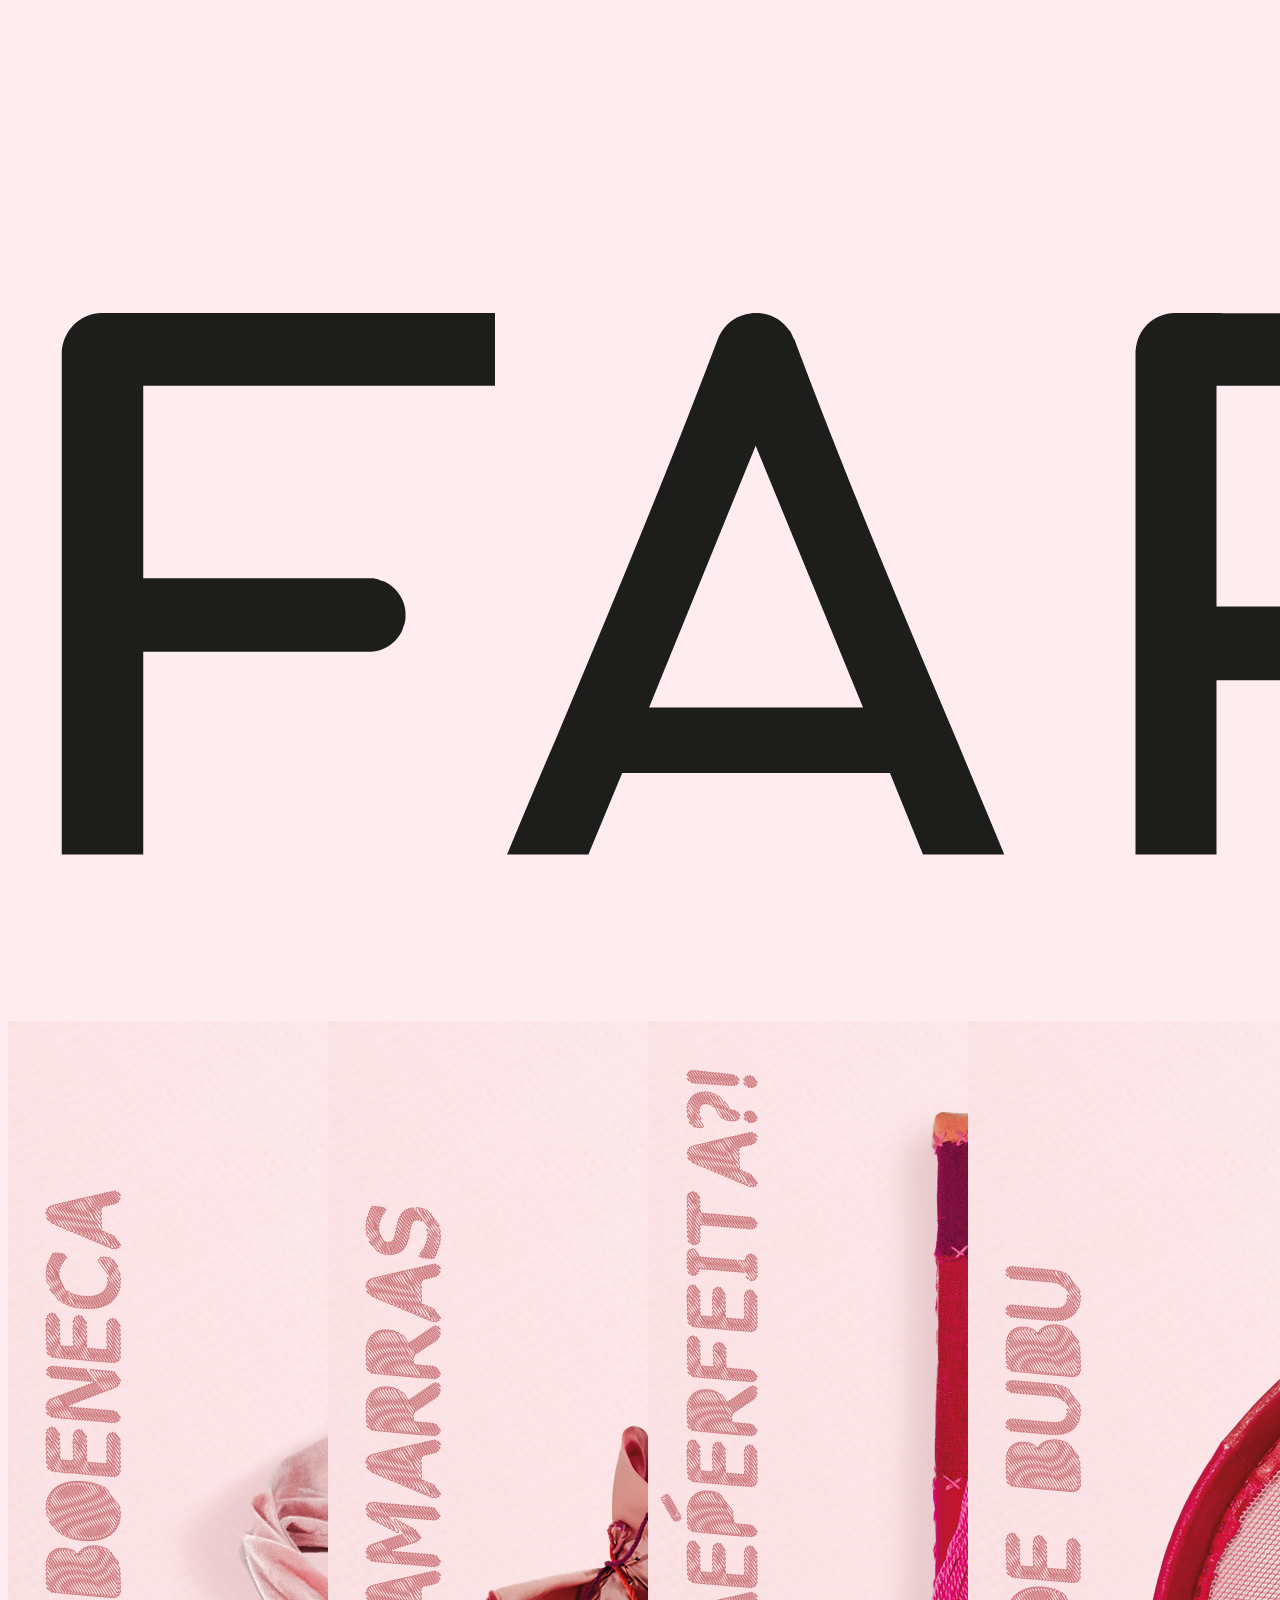
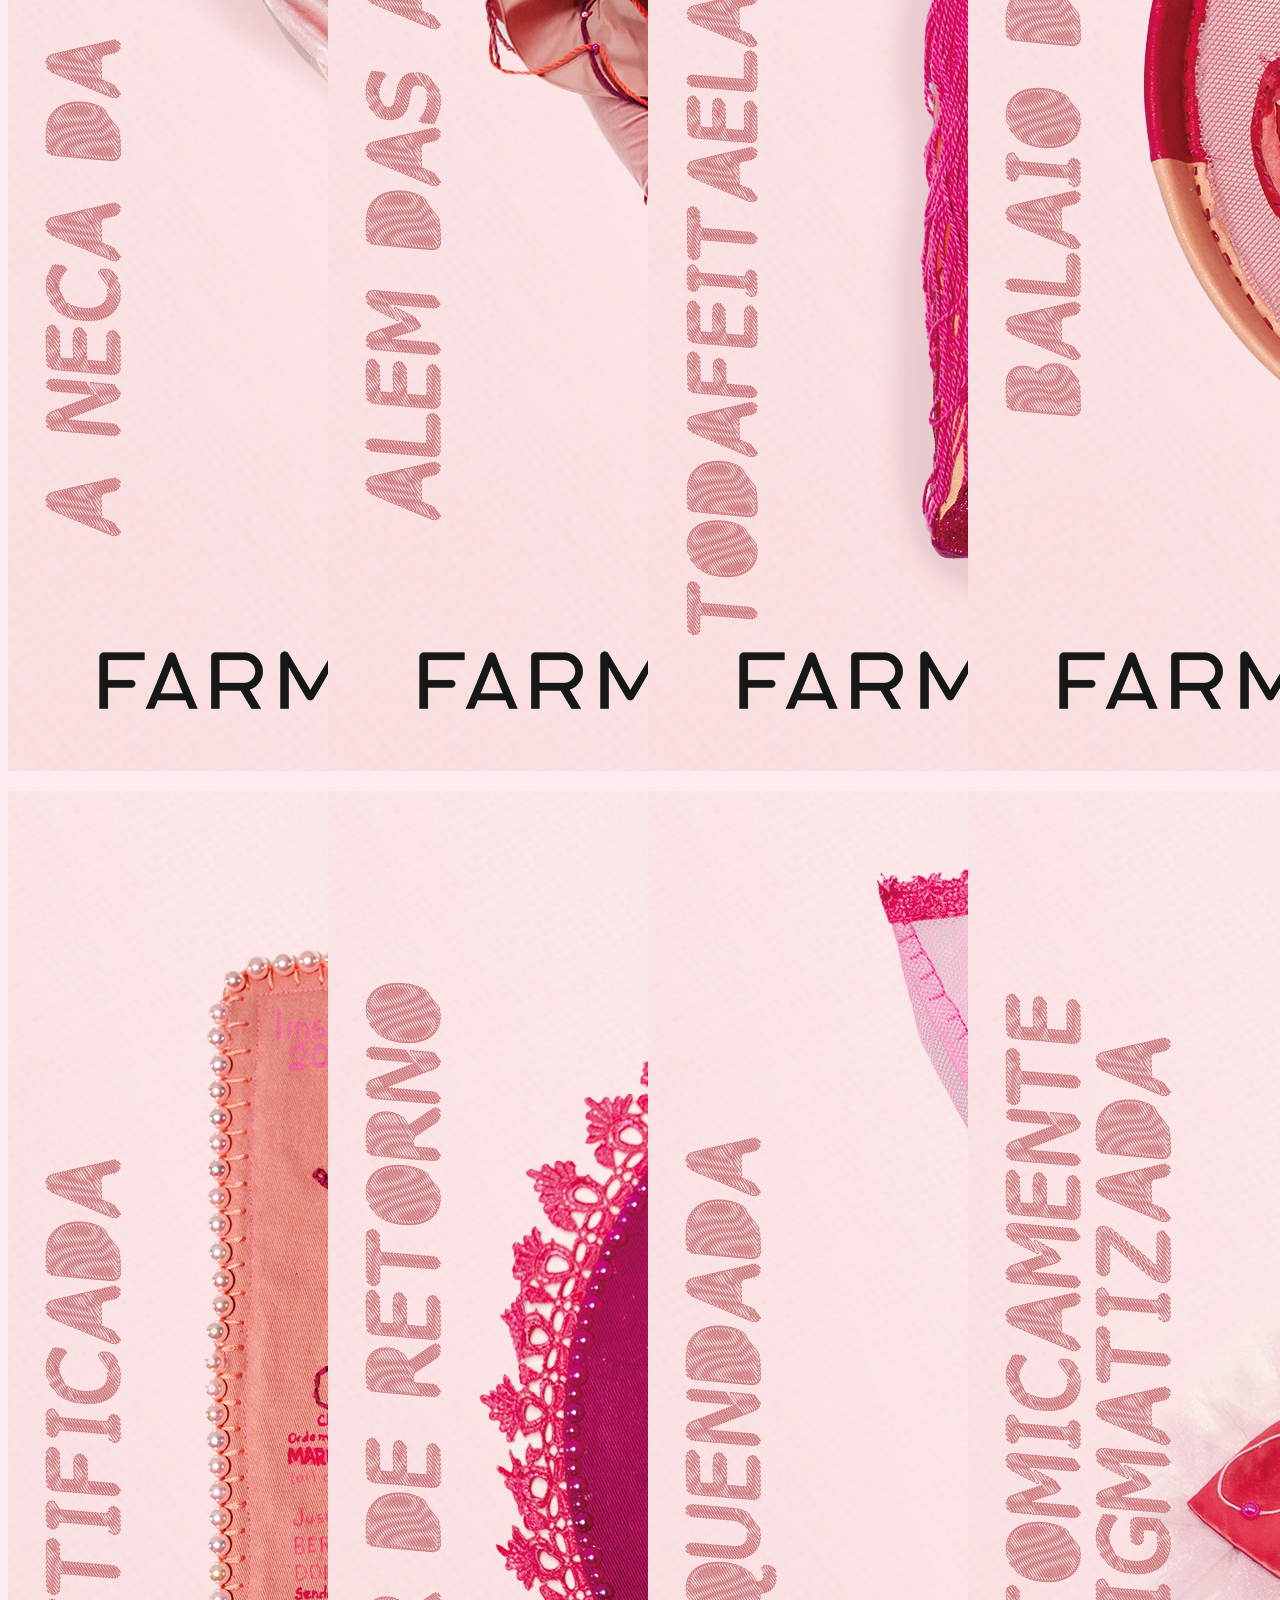
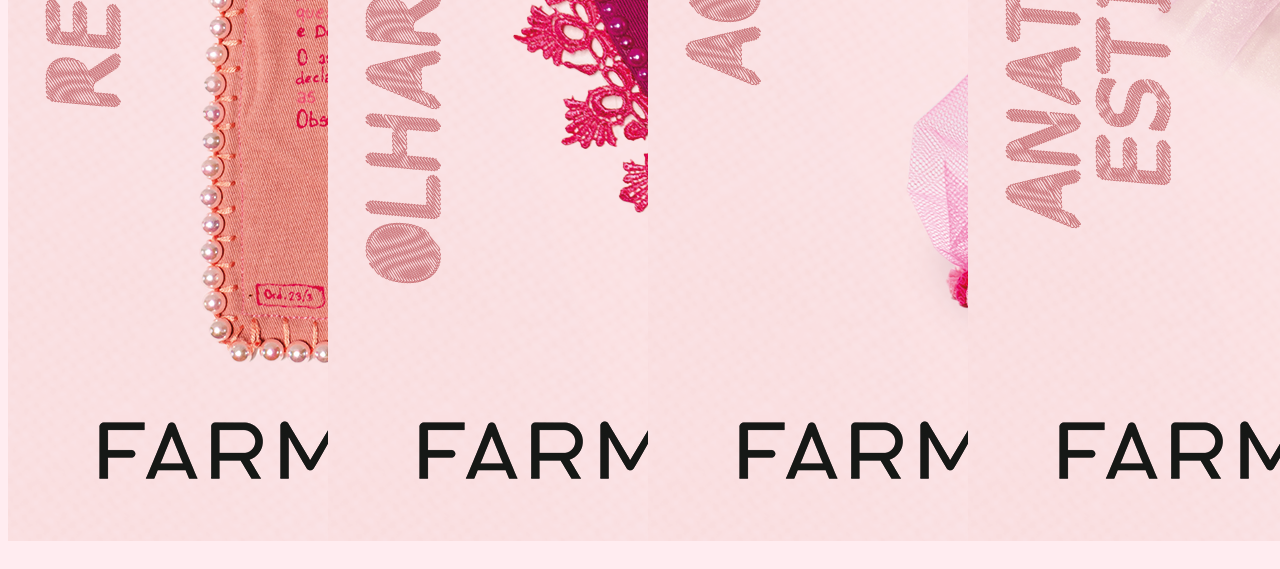
==== galeria/index.html @ 11827ed0 "Link images to their respective pages" ====
<!DOCTYPE html>
<html lang="pt-br">
<head>
    <meta charset="UTF-8">
    <meta name="viewport" content="width=device-width, initial-scale=1.0">
    <title>Galeria</title>
    <link href="https://cdn.jsdelivr.net/npm/bootstrap@5.0.2/dist/css/bootstrap.min.css" rel="stylesheet" integrity="sha384-EVSTQN3/azprG1Anm3QDgpJLIm9Nao0Yz1ztcQTwFspd3yD65VohhpuuCOmLASjC" crossorigin="anonymous"/>
    <script src="https://cdn.jsdelivr.net/npm/bootstrap@5.0.2/dist/js/bootstrap.bundle.min.js" integrity="sha384-MrcW6ZMFYlzcLA8Nl+NtUVF0sA7MsXsP1UyJoMp4YLEuNSfAP+JcXn/tWtIaxVXM" crossorigin="anonymous"></script>
    <link rel="stylesheet" href="../assets/css/galeria.css">
    <link rel="stylesheet" href="../assets/css/index.css">
</head>
<body>
    <header class="container">
        <img class="img-fluid" src="../assets/images/logo-horozintal-1.jpg" alt="Logo da farm-precisa ser">
    </header>
    <main class="mt-5 container">
        <!-- Card grid -->
        <div class="card-columns">
            <div class="card">
                <a href="../obras/1/index.html"><img class="card-img-top" src="../assets/images/obra01.png" alt="Primeira obra da exposição"></a>
            </div>
            <div class="card">
                <a href="../obras/2/index.html"><img class="card-img-top" src="../assets/images/obra02.png" alt="Segunda obra da exposição"></a>
            </div>
            <div class="card">
                <a href="../obras/3/index.html"><img class="card-img-top" src="../assets/images/obra03.png" alt="Terceira obra da exposição"></a>
            </div>
            <div class="card">
                <a href="../obras/4/index.html"><img class="card-img-top" src="../assets/images/obra04.png" alt="Quarta obra da exposição"></a>
            </div>
            <div class="card">
                <a href="../obras/5/index.html"><img class="card-img-top" src="../assets/images/obra05.png" alt="Quinta obra da exposição"></a>
            </div>
            <div class="card">
                <a href="../obras/6/index.html"><img class="card-img-top" src="../assets/images/obra06.png" alt="Sexta obra da exposição"></a>
            </div>
            <div class="card">
                <a href="../obras/7/index.html"><img class="card-img-top" src="../assets/images/obra07.png" alt="Sétima obra da exposição"></a>
            </div>
            <div class="card">
                <a href="../obras/8/index.html"><img class="card-img-top" src="../assets/images/obra08.png" alt="Oitava obra da exposição"></a>            </div>
        </div>
        <!-- /Card grid -->
        <!-- Carousel -->
        <div id="galeryCarousel" class="carousel slide" data-bs-ride="carousel">
            <div class="carousel-inner">
                <div class="carousel-item active">
                    <a href="../obras/1/index.html">
                        <div class="card">
                            <img class="card-img-top" src="../assets/images/obra01.png" alt="Primeira obra da exposição">
                        </div>
                    </a>
                </div>
                <div class="carousel-item">
                    <a href="../obras/2/index.html">
                        <div class="card">
                            <img class="card-img-top" src="../assets/images/obra02.png" alt="Segunda obra da exposição">
                        </div>
                    </a>
                </div>
                <div class="carousel-item">
                    <a href="../obras/3/index.html">
                        <div class="card">
                            <img class="card-img-top" src="../assets/images/obra03.png" alt="Terceira obra da exposição">
                        </div>
                    </a>
                </div>
                <div class="carousel-item">
                    <a href="../obras/4/index.html">
                        <div class="card">
                            <img class="card-img-top" src="../assets/images/obra04.png" alt="Quarta obra da exposição">
                        </div>
                    </a>
                </div>
                <div class="carousel-item">
                    <a href="../obras/5/index.html">
                        <div class="card">
                            <img class="card-img-top" src="../assets/images/obra05.png" alt="Quinta obra da exposição">
                        </div>
                    </a>
                </div>
                <div class="carousel-item">
                    <a href="../obras/6/index.html">
                        <div class="card">
                            <img class="card-img-top" src="../assets/images/obra06.png" alt="Sexta obra da exposição">
                        </div>
                    </a>
                </div>
                <div class="carousel-item">
                    <a href="../obras/7/index.html">
                        <div class="card">
                            <img class="card-img-top" src="../assets/images/obra07.png" alt="Sétima obra da exposição">
                        </div>
                    </a>
                </div>
                <div class="carousel-item">
                    <a href="../obras/8/index.html">
                        <div class="card">
                            <img class="card-img-top" src="../assets/images/obra08.png" alt="Oitava obra da exposição">
                        </div>
                    </a>
                </div>
            </div>
            <a class="carousel-control-next" href="#galeryCarousel" role="button" data-bs-slide="next">
                <span class="carousel-control-next-icon" aria-hidden="true"></span>
            </a>
        </div>
        <!-- /Carousel -->
    </main>
    <footer class="container mt-auto">
        <!--Patrocínios -->
    </footer>
</body>
</html>
---- assets/css/galeria.css ----
@media screen and (max-width: 768px) {
    .carousel {
        display: block;
    }

    .card-columns {
        display: none;
    }
}

@media screen and (min-width: 768px) {
    .carousel {
        display: none;
    }

    .card-columns {
        display: block;
    }
}

.card-columns {
    @media screen and (min-width: 576px) {
        column-count: 2;
    }
    @media screen and (min-width: 768px) {
        column-count: 3;
    }
    @media screen and (min-width: 1200px) {
        column-count: 4;
    }
}

.card {
    display: inline-block;
    margin-bottom: 1rem;
}

.card-title {
    font-size: 1rem;
}

a {
    color: black;
}

a:hover {
    color: black;
    text-decoration: none;
}

.carousel-control-next, .carousel-control-prev {
    filter: invert(50%);
}
---- assets/css/index.css ----
body {
    background-color: rgb(255, 236, 240);
}

header img {
    min-height: 40px;
}
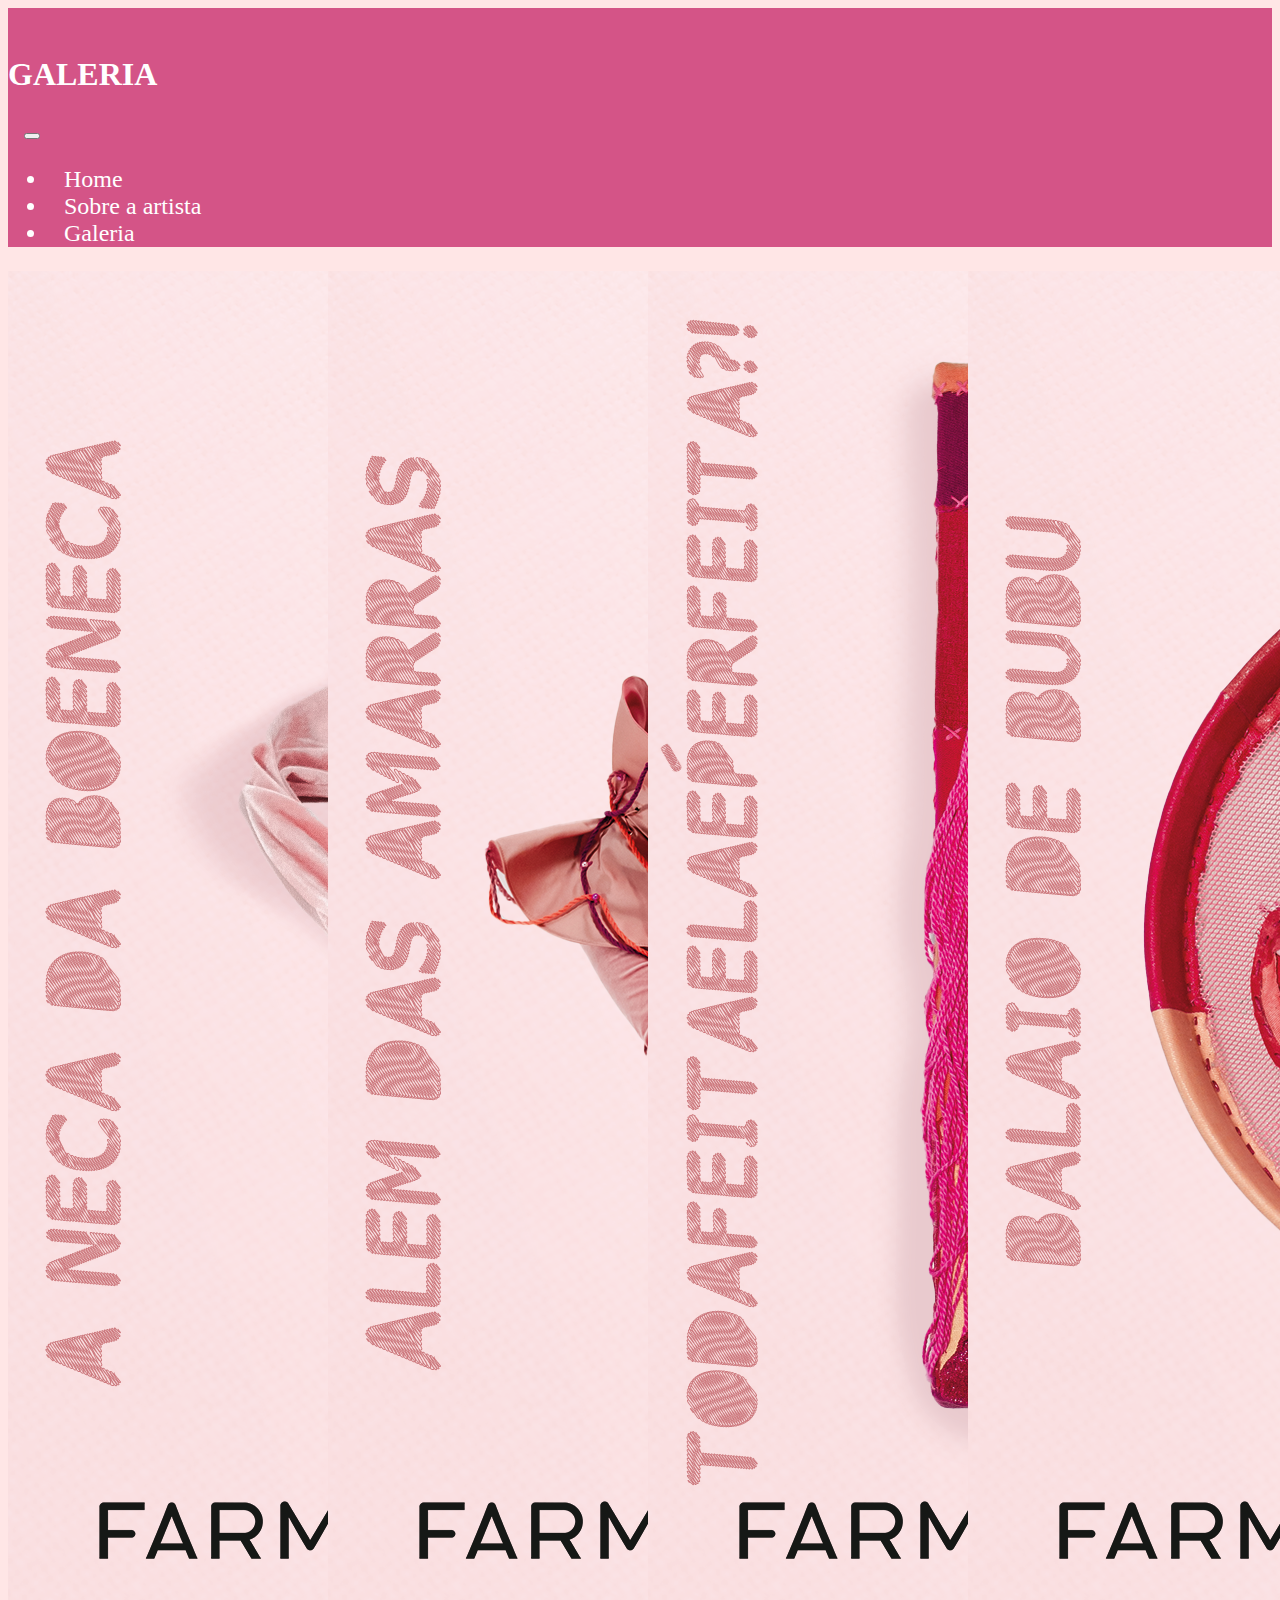
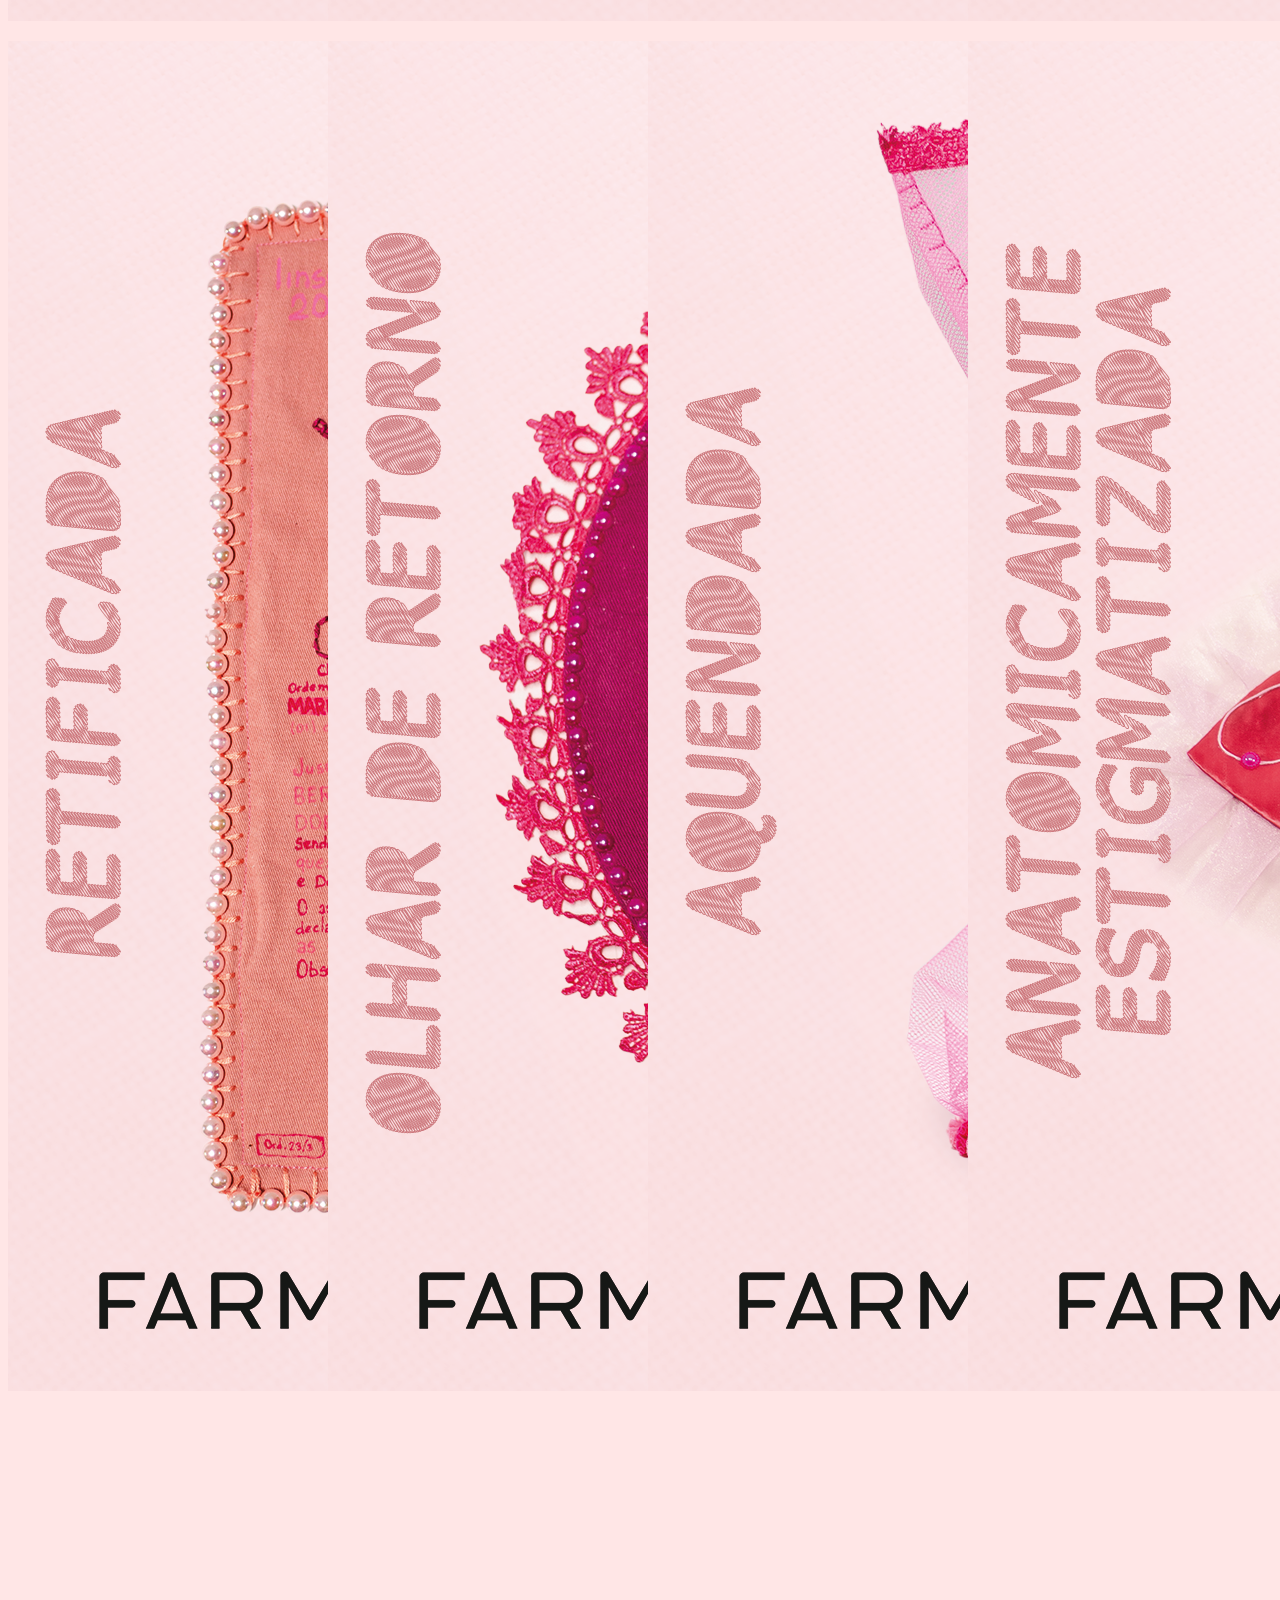
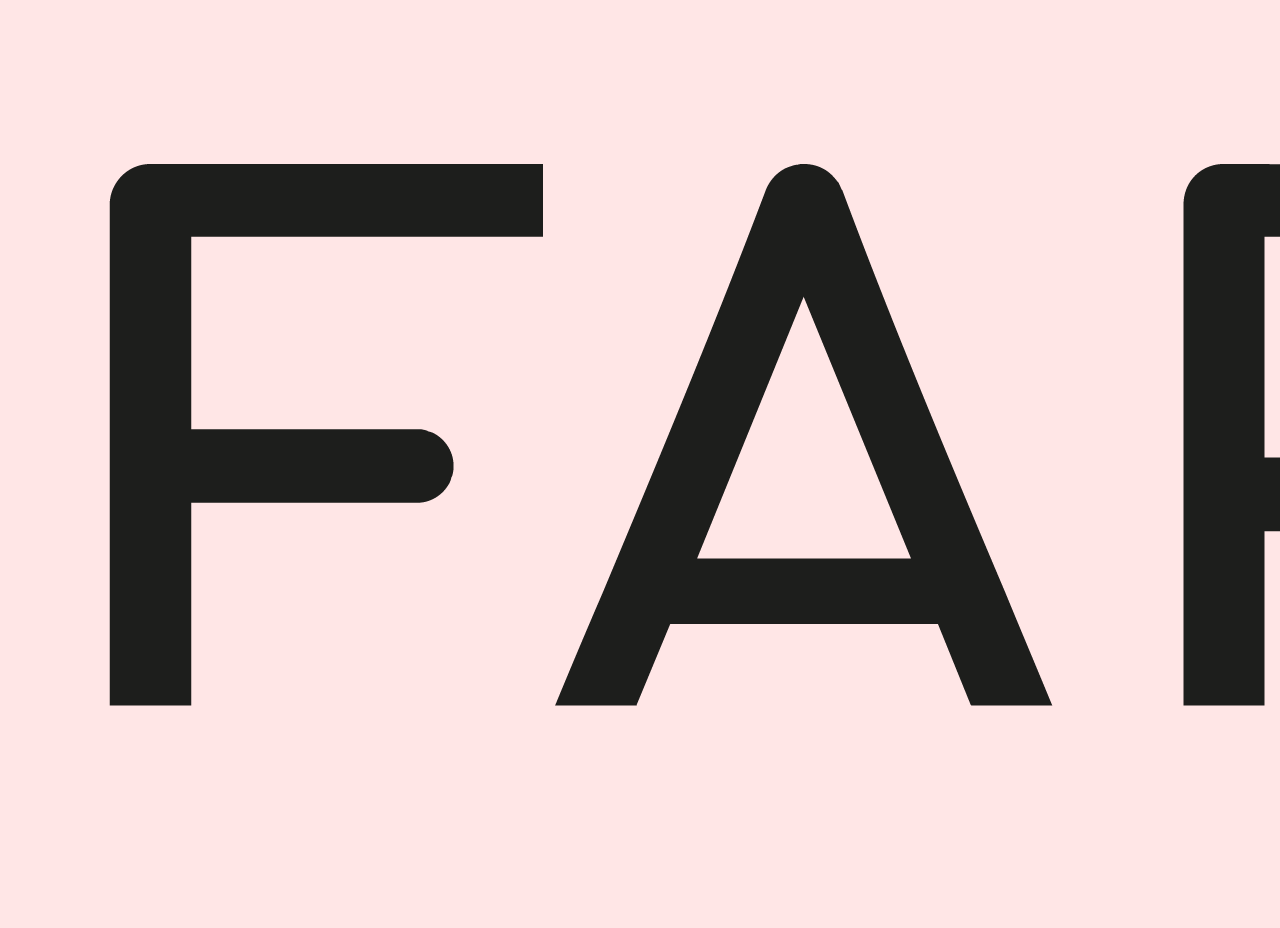
==== commit fc417ccd: "Add navbar, move farm logo to footer, add presentation text" ====
--- a/galeria/index.html
+++ b/galeria/index.html
@@ -6,95 +6,115 @@
     <title>Galeria</title>
     <link href="https://cdn.jsdelivr.net/npm/bootstrap@5.0.2/dist/css/bootstrap.min.css" rel="stylesheet" integrity="sha384-EVSTQN3/azprG1Anm3QDgpJLIm9Nao0Yz1ztcQTwFspd3yD65VohhpuuCOmLASjC" crossorigin="anonymous"/>
     <script src="https://cdn.jsdelivr.net/npm/bootstrap@5.0.2/dist/js/bootstrap.bundle.min.js" integrity="sha384-MrcW6ZMFYlzcLA8Nl+NtUVF0sA7MsXsP1UyJoMp4YLEuNSfAP+JcXn/tWtIaxVXM" crossorigin="anonymous"></script>
+    <link rel="stylesheet" href="../assets/css/index.css">
+    <link rel="shortcut icon" href="../assets/images/favicon.ico" type="image/x-icon">
+
     <link rel="stylesheet" href="../assets/css/galeria.css">
-    <link rel="stylesheet" href="../assets/css/index.css">
 </head>
 <body>
-    <header class="container">
-        <img class="img-fluid" src="../assets/images/logo-horozintal-1.jpg" alt="Logo da farm-precisa ser">
-    </header>
+    <nav class="navbar navbar-dark navbar-expand-md p-3">
+        <a href="../">
+            <h1 class="navbar-brand m-0" style="font-size: 2rem;">GALERIA</h1>
+        </a>
+        <button class="navbar-toggler" type="button" data-bs-toggle="collapse" data-bs-target="#navbarContent" aria-controls="navbarContent">
+            <span class="navbar-toggler-icon"></span>
+        </button>
+        <div class="collapse navbar-collapse flex-row-reverse" id="navbarContent">
+            <ul class="navbar-nav mr-auto">
+                <li class="nav-item">
+                    <a href="../">Home</a>
+                </li>
+                <li class="nav-item">
+                    <a href="../artista/">Sobre a artista</a>
+                </li>
+                <li class="nav-item">
+                    <a href="../galeria/">Galeria</a>
+                </li>
+            </ul>
+        </div>
+    </nav>
     <main class="mt-5 container">
         <!-- Card grid -->
         <div class="card-columns">
             <div class="card">
-                <a href="../obras/1/index.html"><img class="card-img-top" src="../assets/images/obra01.png" alt="Primeira obra da exposição"></a>
+                <a href="../obras/1"><img class="card-img-top" src="../assets/images/obra01.png" alt="Primeira obra da exposição"></a>
             </div>
             <div class="card">
-                <a href="../obras/2/index.html"><img class="card-img-top" src="../assets/images/obra02.png" alt="Segunda obra da exposição"></a>
+                <a href="../obras/2"><img class="card-img-top" src="../assets/images/obra02.png" alt="Segunda obra da exposição"></a>
             </div>
             <div class="card">
-                <a href="../obras/3/index.html"><img class="card-img-top" src="../assets/images/obra03.png" alt="Terceira obra da exposição"></a>
+                <a href="../obras/3"><img class="card-img-top" src="../assets/images/obra03.png" alt="Terceira obra da exposição"></a>
             </div>
             <div class="card">
-                <a href="../obras/4/index.html"><img class="card-img-top" src="../assets/images/obra04.png" alt="Quarta obra da exposição"></a>
+                <a href="../obras/4"><img class="card-img-top" src="../assets/images/obra04.png" alt="Quarta obra da exposição"></a>
             </div>
             <div class="card">
-                <a href="../obras/5/index.html"><img class="card-img-top" src="../assets/images/obra05.png" alt="Quinta obra da exposição"></a>
+                <a href="../obras/5"><img class="card-img-top" src="../assets/images/obra05.png" alt="Quinta obra da exposição"></a>
             </div>
             <div class="card">
-                <a href="../obras/6/index.html"><img class="card-img-top" src="../assets/images/obra06.png" alt="Sexta obra da exposição"></a>
+                <a href="../obras/6"><img class="card-img-top" src="../assets/images/obra06.png" alt="Sexta obra da exposição"></a>
             </div>
             <div class="card">
-                <a href="../obras/7/index.html"><img class="card-img-top" src="../assets/images/obra07.png" alt="Sétima obra da exposição"></a>
+                <a href="../obras/7"><img class="card-img-top" src="../assets/images/obra07.png" alt="Sétima obra da exposição"></a>
             </div>
             <div class="card">
-                <a href="../obras/8/index.html"><img class="card-img-top" src="../assets/images/obra08.png" alt="Oitava obra da exposição"></a>            </div>
+                <a href="../obras/8"><img class="card-img-top" src="../assets/images/obra08.png" alt="Oitava obra da exposição"></a>            </div>
         </div>
         <!-- /Card grid -->
         <!-- Carousel -->
         <div id="galeryCarousel" class="carousel slide" data-bs-ride="carousel">
             <div class="carousel-inner">
                 <div class="carousel-item active">
-                    <a href="../obras/1/index.html">
+                    <a href="../obras/1">
                         <div class="card">
                             <img class="card-img-top" src="../assets/images/obra01.png" alt="Primeira obra da exposição">
                         </div>
                     </a>
                 </div>
                 <div class="carousel-item">
-                    <a href="../obras/2/index.html">
+                    <a href="../obras/2">
                         <div class="card">
                             <img class="card-img-top" src="../assets/images/obra02.png" alt="Segunda obra da exposição">
                         </div>
                     </a>
                 </div>
                 <div class="carousel-item">
-                    <a href="../obras/3/index.html">
+                    <a href="../obras/3">
                         <div class="card">
                             <img class="card-img-top" src="../assets/images/obra03.png" alt="Terceira obra da exposição">
                         </div>
                     </a>
                 </div>
                 <div class="carousel-item">
-                    <a href="../obras/4/index.html">
+                    <a href="../obras/4">
                         <div class="card">
                             <img class="card-img-top" src="../assets/images/obra04.png" alt="Quarta obra da exposição">
                         </div>
                     </a>
                 </div>
                 <div class="carousel-item">
-                    <a href="../obras/5/index.html">
+                    <a href="../obras/5">
                         <div class="card">
                             <img class="card-img-top" src="../assets/images/obra05.png" alt="Quinta obra da exposição">
                         </div>
                     </a>
                 </div>
                 <div class="carousel-item">
-                    <a href="../obras/6/index.html">
+                    <a href="../obras/6">
                         <div class="card">
                             <img class="card-img-top" src="../assets/images/obra06.png" alt="Sexta obra da exposição">
                         </div>
                     </a>
                 </div>
                 <div class="carousel-item">
-                    <a href="../obras/7/index.html">
+                    <a href="../obras/7">
                         <div class="card">
                             <img class="card-img-top" src="../assets/images/obra07.png" alt="Sétima obra da exposição">
                         </div>
                     </a>
                 </div>
                 <div class="carousel-item">
-                    <a href="../obras/8/index.html">
+                    <a href="../obras/8">
                         <div class="card">
                             <img class="card-img-top" src="../assets/images/obra08.png" alt="Oitava obra da exposição">
                         </div>
@@ -109,6 +129,7 @@
     </main>
     <footer class="container mt-auto">
         <!--Patrocínios -->
+        <img class="img-fluid" src="../assets/images/logo-horozintal-1.jpg" alt="Logo da farm-precisa ser">
     </footer>
 </body>
 </html>--- a/assets/css/index.css
+++ b/assets/css/index.css
@@ -1,7 +1,38 @@
-body {
-    background-color: rgb(255, 236, 240);
+:root {
+    --farm-pink: #D45487;
+    --background-pink: rgb(255, 230, 230);
 }
 
-header img {
-    min-height: 40px;
+@font-face {
+    font-family: 'linka';
+    src: url('../fonts/linka.ttf');
 }
+
+body {
+    background-color: var(--background-pink);
+}
+
+/* Navbar */
+nav {
+    background-color: var(--farm-pink);
+}
+
+nav * {
+    font-family: linka;
+    color: white;
+    font-size: 1.5rem;
+}
+
+nav a {
+    text-decoration: none;
+    margin: 0 1rem;
+}
+
+nav a:hover {
+    color: var(--background-pink);
+}
+
+/* Footer */
+footer {
+    padding: 3rem;
+}
--- a/assets/css/galeria.css
+++ b/assets/css/galeria.css
@@ -39,15 +39,6 @@
     font-size: 1rem;
 }
 
-a {
-    color: black;
-}
-
-a:hover {
-    color: black;
-    text-decoration: none;
-}
-
 .carousel-control-next, .carousel-control-prev {
     filter: invert(50%);
-}+}
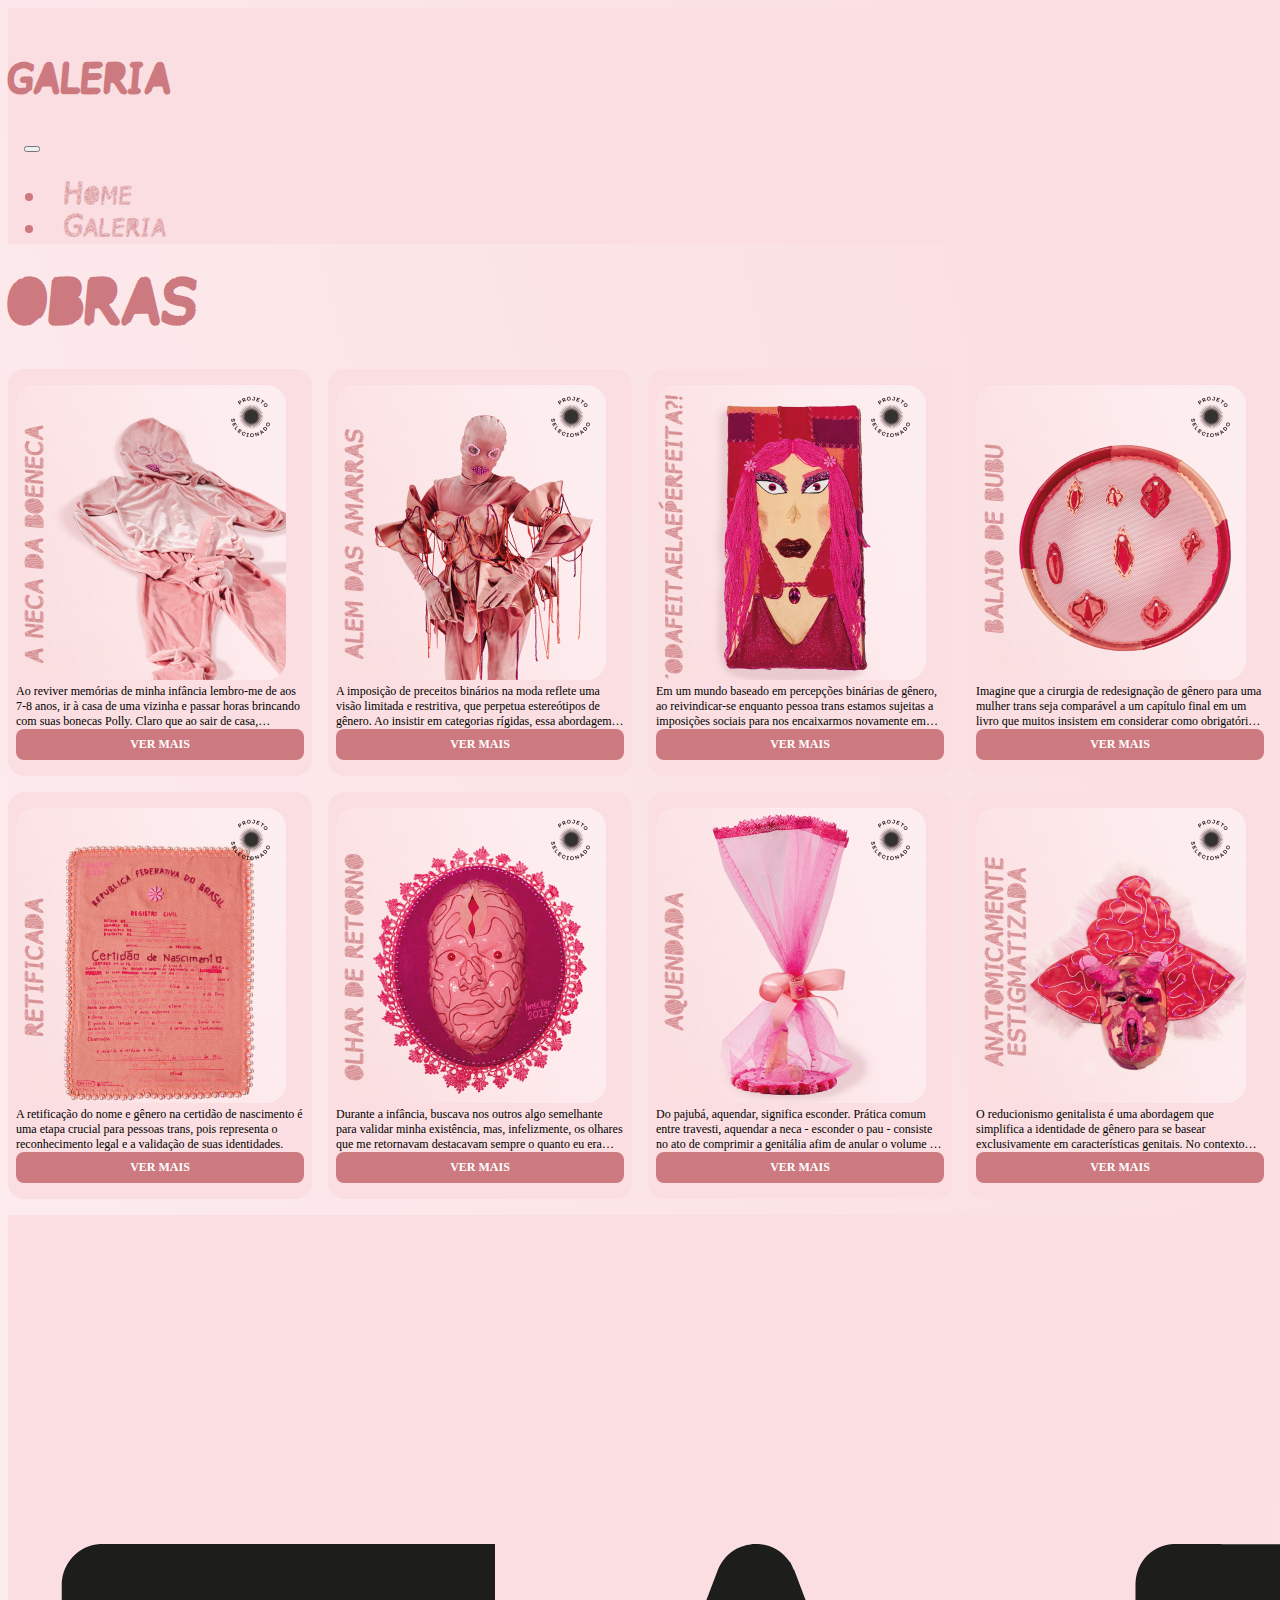
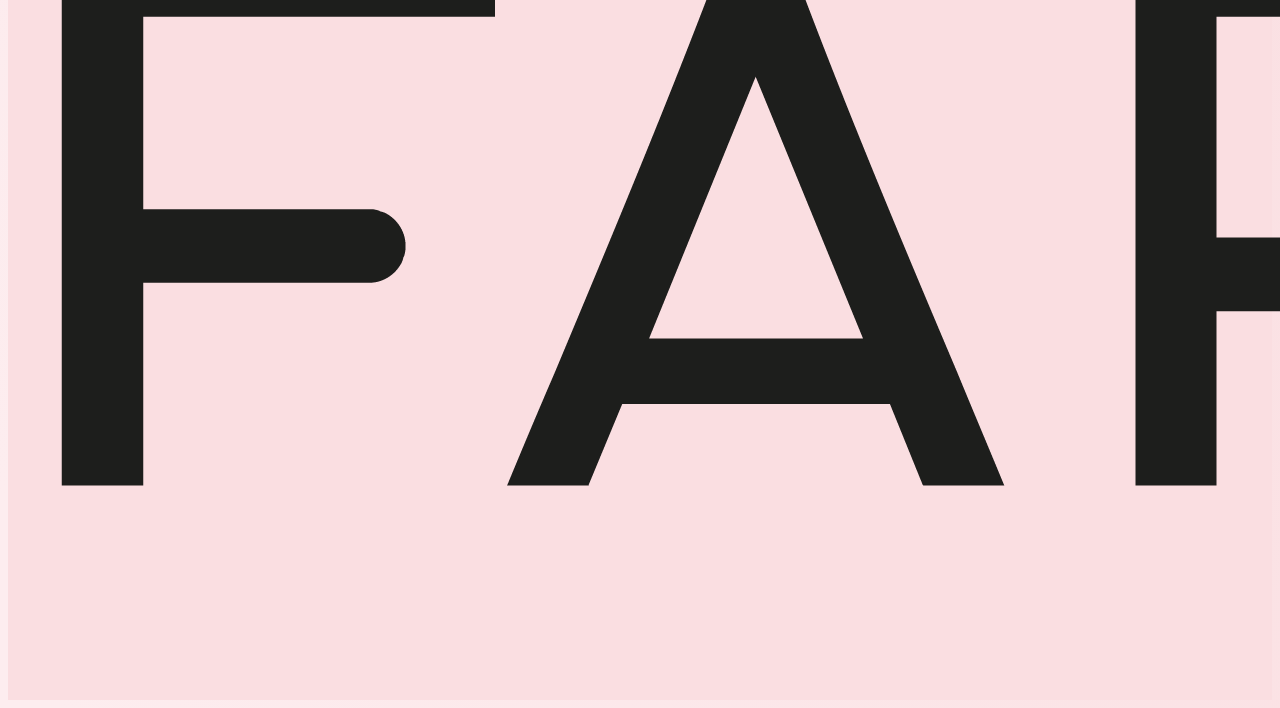
==== commit 65fcca50: "New design for galery page" ====
--- a/galeria/index.html
+++ b/galeria/index.html
@@ -25,100 +25,147 @@
                     <a href="../">Home</a>
                 </li>
                 <li class="nav-item">
-                    <a href="../artista/">Sobre a artista</a>
-                </li>
-                <li class="nav-item">
                     <a href="../galeria/">Galeria</a>
                 </li>
             </ul>
         </div>
     </nav>
     <main class="mt-5 container">
+        <h1>OBRAS</h1>
         <!-- Card grid -->
         <div class="card-columns">
             <div class="card">
                 <a href="../obras/1"><img class="card-img-top" src="../assets/images/obra01.png" alt="Primeira obra da exposição"></a>
+                <div class="card-text">
+                    Ao reviver memórias de minha infância lembro-me de aos 7-8 anos, ir à casa de uma vizinha e passar horas brincando com suas bonecas Polly. Claro que ao sair de casa, carregava comigo meus brinquedos pois como poderia eu, brincar com bonecas? Fazer isso escondido dos meus pais era libertador ao mesmo tempo que arriscado. E se eu fosse pega? E se uma das bonecas quebrasse em minhas mãos? E se aquela boneca fosse minha? E se eu fosse a boneca? E se ela fosse eu?
+                </div>
+                <a href="./obras/1" class="see-more mt-3">VER MAIS</a>
             </div>
             <div class="card">
                 <a href="../obras/2"><img class="card-img-top" src="../assets/images/obra02.png" alt="Segunda obra da exposição"></a>
+                <div class="card-text">
+                    A retificação do nome e gênero na certidão de nascimento é uma etapa crucial para pessoas trans, pois representa o reconhecimento legal e a validação de suas identidades.
+                </div>
+                <a href="./obras/2" class="see-more mt-3">VER MAIS</a>
             </div>
             <div class="card">
                 <a href="../obras/3"><img class="card-img-top" src="../assets/images/obra03.png" alt="Terceira obra da exposição"></a>
+                <div class="card-text">
+                    A imposição de preceitos binários na moda reflete uma visão limitada e restritiva, que perpetua estereótipos de gênero. Ao insistir em categorias rígidas, essa abordagem nega a diversidade e complexidade das identidades de gênero. A moda, quando adere a esses padrões, contribui para a marginalização de indivíduos que não se encaixam nesses moldes predefinidos, limitando a expressão pessoal e reforçando normas arcaicas.
+                </div>
+                <a href="./obras/3" class="see-more mt-3">VER MAIS</a>
             </div>
             <div class="card">
                 <a href="../obras/4"><img class="card-img-top" src="../assets/images/obra04.png" alt="Quarta obra da exposição"></a>
+                <div class="card-text">
+                    Durante a infância, buscava nos outros algo semelhante para validar minha existência, mas, infelizmente, os olhares que me retornavam destacavam sempre o quanto eu era percebida como diferente. Com o tempo, esses olhares passaram a rotular essas diferenças, resultando em contínuos processos de violência psicológica. Agora, compreendendo-me como travesti, percebo os olhares que se dirigem ao meu corpo ao transitar por diferentes espaços. Alguns desses olhares continuam a me violentar mas sei que em algum lugar, alguém me observa, podendo reconhecer e validar sua própria existência através da minha jornada.
+                </div>
+                <a href="./obras/4" class="see-more mt-3">VER MAIS</a>
             </div>
             <div class="card">
                 <a href="../obras/5"><img class="card-img-top" src="../assets/images/obra05.png" alt="Quinta obra da exposição"></a>
+                <div class="card-text">
+                    Em um mundo baseado em percepções binárias de gênero, ao reivindicar-se enquanto pessoa trans estamos sujeitas a imposições sociais para nos encaixarmos novamente em um padrão idealizado de gênero. A pressão estética que recai sobre corpos trans, faz com que vivamos constantes crises de disforia por nos vermos distantes destes ideais. O sentimento de insatisfação e rejeição do próprio corpo faz com que muitas pessoas recorram a procedimentos indevidos, na busca por se adequar a estes padrões.
+                </div>
+                <a href="./obras/5" class="see-more mt-3">VER MAIS</a>
             </div>
             <div class="card">
                 <a href="../obras/6"><img class="card-img-top" src="../assets/images/obra06.png" alt="Sexta obra da exposição"></a>
+                <div class="card-text">
+                    Do pajubá, aquendar, significa esconder. Prática comum entre travesti, aquendar a neca - esconder o pau - consiste no ato de comprimir a genitália afim de anular o volume e causar a impressão visual de ser uma buceta.
+                </div>
+                <a href="./obras/6" class="see-more mt-3">VER MAIS</a>
             </div>
             <div class="card">
                 <a href="../obras/7"><img class="card-img-top" src="../assets/images/obra07.png" alt="Sétima obra da exposição"></a>
+                <div class="card-text">
+                    Imagine que a cirurgia de redesignação de gênero para uma mulher trans seja comparável a um capítulo final em um livro que muitos insistem em considerar como obrigatório para validar toda a narrativa. É como se a sociedade visse essa cirurgia como a última página que deve ser alcançada para validar a jornada de uma mulher trans, ignorando ou minimizando toda a história anterior, repleta de vivências, desafios e sentimentos que compõem sua identidade. No entanto, focar apenas na cirurgia de redesignação como o ápice da transição de gênero é semelhante a julgar um livro apenas por sua conclusão, sem apreciar ou entender a complexidade e a riqueza de cada capítulo anterior. A real necessidade da cirurgia de redesignação de gênero para uma mulher trans deve ser vista como uma escolha pessoal, não como um marco final que define sua identidade, respeitando-se o direito de cada indivíduo de expressar e viver sua identidade de gênero da maneira que se sente mais autêntico e confortável.
+                </div>
+                <a href="./obras/7" class="see-more mt-3">VER MAIS</a>
             </div>
             <div class="card">
-                <a href="../obras/8"><img class="card-img-top" src="../assets/images/obra08.png" alt="Oitava obra da exposição"></a>            </div>
+                <a href="../obras/8"><img class="card-img-top" src="../assets/images/obra08.png" alt="Oitava obra da exposição"></a>
+                <div class="card-text">
+                    O reducionismo genitalista é uma abordagem que simplifica a identidade de gênero para se basear exclusivamente em características genitais. No contexto dos corpos trans,essa perspectiva limitada desconsidera a complexidade das experiências transgênero, focando apenas na anatomia física. É crucial reconhecer que a identidade de gênero vai além dos órgãos genitais, abrangendo aspectos psicológicos, sociais e culturais. Ao adotar uma visão mais abrangente, podemos promover uma compreensão mais inclusiva e respeitosa das diversas identidades de gênero existentes.
+                </div>
+                <a href="./obras/8" class="see-more mt-3">VER MAIS</a>
+            </div>
         </div>
         <!-- /Card grid -->
         <!-- Carousel -->
         <div id="galeryCarousel" class="carousel slide" data-bs-ride="carousel">
             <div class="carousel-inner">
                 <div class="carousel-item active">
-                    <a href="../obras/1">
-                        <div class="card">
-                            <img class="card-img-top" src="../assets/images/obra01.png" alt="Primeira obra da exposição">
+                    <div class="card">
+                        <img class="card-img-top" src="../assets/images/obra01.png" alt="Primeira obra da exposição">
+                        <div class="card-text">
+                            Ao reviver memórias de minha infância lembro-me de aos 7-8 anos, ir à casa de uma vizinha e passar horas brincando com suas bonecas Polly. Claro que ao sair de casa, carregava comigo meus brinquedos pois como poderia eu, brincar com bonecas? Fazer isso escondido dos meus pais era libertador ao mesmo tempo que arriscado. E se eu fosse pega? E se uma das bonecas quebrasse em minhas mãos? E se aquela boneca fosse minha? E se eu fosse a boneca? E se ela fosse eu?
                         </div>
-                    </a>
+                        <a href="./obras/1" class="see-more mt-3">VER MAIS</a>
+                    </div>
                 </div>
                 <div class="carousel-item">
-                    <a href="../obras/2">
-                        <div class="card">
-                            <img class="card-img-top" src="../assets/images/obra02.png" alt="Segunda obra da exposição">
+                    <div class="card">
+                        <img class="card-img-top" src="../assets/images/obra02.png" alt="Segunda obra da exposição">
+                        <div class="card-text">
+                            A retificação do nome e gênero na certidão de nascimento é uma etapa crucial para pessoas trans, pois representa o reconhecimento legal e a validação de suas identidades.
                         </div>
-                    </a>
+                        <a href="./obras/2" class="see-more mt-3">VER MAIS</a>
+                    </div>
                 </div>
                 <div class="carousel-item">
-                    <a href="../obras/3">
-                        <div class="card">
-                            <img class="card-img-top" src="../assets/images/obra03.png" alt="Terceira obra da exposição">
+                    <div class="card">
+                        <img class="card-img-top" src="../assets/images/obra03.png" alt="Terceira obra da exposição">
+                        <div class="card-text">
+                            A imposição de preceitos binários na moda reflete uma visão limitada e restritiva, que perpetua estereótipos de gênero. Ao insistir em categorias rígidas, essa abordagem nega a diversidade e complexidade das identidades de gênero. A moda, quando adere a esses padrões, contribui para a marginalização de indivíduos que não se encaixam nesses moldes predefinidos, limitando a expressão pessoal e reforçando normas arcaicas.
                         </div>
-                    </a>
+                        <a href="./obras/3" class="see-more mt-3">VER MAIS</a>
+                    </div>
                 </div>
                 <div class="carousel-item">
-                    <a href="../obras/4">
-                        <div class="card">
-                            <img class="card-img-top" src="../assets/images/obra04.png" alt="Quarta obra da exposição">
+                    <div class="card">
+                        <img class="card-img-top" src="../assets/images/obra04.png" alt="Quarta obra da exposição">
+                        <div class="card-text">
+                            Durante a infância, buscava nos outros algo semelhante para validar minha existência, mas, infelizmente, os olhares que me retornavam destacavam sempre o quanto eu era percebida como diferente. Com o tempo, esses olhares passaram a rotular essas diferenças, resultando em contínuos processos de violência psicológica. Agora, compreendendo-me como travesti, percebo os olhares que se dirigem ao meu corpo ao transitar por diferentes espaços. Alguns desses olhares continuam a me violentar mas sei que em algum lugar, alguém me observa, podendo reconhecer e validar sua própria existência através da minha jornada.
                         </div>
-                    </a>
+                        <a href="./obras/4" class="see-more mt-3">VER MAIS</a>
+                    </div>
                 </div>
                 <div class="carousel-item">
-                    <a href="../obras/5">
-                        <div class="card">
-                            <img class="card-img-top" src="../assets/images/obra05.png" alt="Quinta obra da exposição">
+                    <div class="card">
+                        <img class="card-img-top" src="../assets/images/obra05.png" alt="Quinta obra da exposição">
+                        <div class="card-text">
+                            Em um mundo baseado em percepções binárias de gênero, ao reivindicar-se enquanto pessoa trans estamos sujeitas a imposições sociais para nos encaixarmos novamente em um padrão idealizado de gênero. A pressão estética que recai sobre corpos trans, faz com que vivamos constantes crises de disforia por nos vermos distantes destes ideais. O sentimento de insatisfação e rejeição do próprio corpo faz com que muitas pessoas recorram a procedimentos indevidos, na busca por se adequar a estes padrões.
                         </div>
-                    </a>
+                        <a href="./obras/5" class="see-more mt-3">VER MAIS</a>
+                    </div>
                 </div>
                 <div class="carousel-item">
-                    <a href="../obras/6">
-                        <div class="card">
-                            <img class="card-img-top" src="../assets/images/obra06.png" alt="Sexta obra da exposição">
+                    <div class="card">
+                        <img class="card-img-top" src="../assets/images/obra06.png" alt="Sexta obra da exposição">
+                        <div class="card-text">
+                            Do pajubá, aquendar, significa esconder. Prática comum entre travesti, aquendar a neca - esconder o pau - consiste no ato de comprimir a genitália afim de anular o volume e causar a impressão visual de ser uma buceta.
                         </div>
-                    </a>
+                        <a href="./obras/6" class="see-more mt-3">VER MAIS</a>
+                    </div>
                 </div>
                 <div class="carousel-item">
-                    <a href="../obras/7">
-                        <div class="card">
-                            <img class="card-img-top" src="../assets/images/obra07.png" alt="Sétima obra da exposição">
+                    <div class="card">
+                        <img class="card-img-top" src="../assets/images/obra07.png" alt="Sétima obra da exposição">
+                        <div class="card-text">
+                            Imagine que a cirurgia de redesignação de gênero para uma mulher trans seja comparável a um capítulo final em um livro que muitos insistem em considerar como obrigatório para validar toda a narrativa. É como se a sociedade visse essa cirurgia como a última página que deve ser alcançada para validar a jornada de uma mulher trans, ignorando ou minimizando toda a história anterior, repleta de vivências, desafios e sentimentos que compõem sua identidade. No entanto, focar apenas na cirurgia de redesignação como o ápice da transição de gênero é semelhante a julgar um livro apenas por sua conclusão, sem apreciar ou entender a complexidade e a riqueza de cada capítulo anterior. A real necessidade da cirurgia de redesignação de gênero para uma mulher trans deve ser vista como uma escolha pessoal, não como um marco final que define sua identidade, respeitando-se o direito de cada indivíduo de expressar e viver sua identidade de gênero da maneira que se sente mais autêntico e confortável.
                         </div>
-                    </a>
+                        <a href="./obras/7" class="see-more mt-3">VER MAIS</a>
+                    </div>
                 </div>
                 <div class="carousel-item">
-                    <a href="../obras/8">
-                        <div class="card">
-                            <img class="card-img-top" src="../assets/images/obra08.png" alt="Oitava obra da exposição">
+                    <div class="card">
+                        <img class="card-img-top" src="../assets/images/obra08.png" alt="Oitava obra da exposição">
+                        <div class="card-text">
+                            O reducionismo genitalista é uma abordagem que simplifica a identidade de gênero para se basear exclusivamente em características genitais. No contexto dos corpos trans,essa perspectiva limitada desconsidera a complexidade das experiências transgênero, focando apenas na anatomia física. É crucial reconhecer que a identidade de gênero vai além dos órgãos genitais, abrangendo aspectos psicológicos, sociais e culturais. Ao adotar uma visão mais abrangente, podemos promover uma compreensão mais inclusiva e respeitosa das diversas identidades de gênero existentes.
                         </div>
-                    </a>
+                        <a href="./obras/8" class="see-more mt-3">VER MAIS</a>
+                    </div>
                 </div>
             </div>
             <a class="carousel-control-next" href="#galeryCarousel" role="button" data-bs-slide="next">
@@ -126,10 +173,18 @@
             </a>
         </div>
         <!-- /Carousel -->
+        <!-- <h1>VIDEOARTES</h1> -->
+        <!-- Card grid -->
+        <!-- /Card grid -->
+
+        <!-- Carousel -->
+        <!-- /Carousel -->
     </main>
-    <footer class="container mt-auto">
+    <footer class="mt-auto">
         <!--Patrocínios -->
-        <img class="img-fluid" src="../assets/images/logo-horozintal-1.jpg" alt="Logo da farm-precisa ser">
+        <div class="container">
+            <img class="img-fluid" src="../assets/images/logo-horozintal-1.jpg" alt="Logo da farm-precisa ser">
+        </div>
     </footer>
 </body>
 </html>--- a/assets/css/index.css
+++ b/assets/css/index.css
@@ -1,26 +1,35 @@
 :root {
     --farm-pink: #D45487;
-    --background-pink: rgb(255, 230, 230);
+    --background-pink: #FDEDEF;
+    --highlight-background: #FADEE1;;
+    --text-color: #6C565A;
+    --highlight-text: #CC797F;
+
 }
 
 @font-face {
     font-family: 'linka';
-    src: url('../fonts/linka.ttf');
+    src: url('../fonts/linka.ttf') format('truetype');
 }
 
 body {
-    background-color: var(--background-pink);
+    background: var(--background, linear-gradient(255deg, #FADEE1 7.52%, #FDEDEF 96.99%));
 }
 
 /* Navbar */
 nav {
-    background-color: var(--farm-pink);
+    background-color: var(--highlight-background);
 }
 
 nav * {
     font-family: linka;
-    color: white;
+    color: var(--highlight-text);
     font-size: 1.5rem;
+}
+
+nav h1 {
+    color: var(--highlight-text) !important;
+    text-align: justify;
 }
 
 nav a {
@@ -29,10 +38,15 @@
 }
 
 nav a:hover {
-    color: var(--background-pink);
+    color: var(--text-color);
+}
+
+nav span {
+    color: var(--text-color);
 }
 
 /* Footer */
 footer {
-    padding: 3rem;
+    padding: 1.5rem 0 3rem 0;
+    background-color: var(--highlight-background);
 }
--- a/assets/css/galeria.css
+++ b/assets/css/galeria.css
@@ -31,14 +31,53 @@
 }
 
 .card {
+    border-radius: 1rem;
+    margin-bottom: 1rem;
+    background-color: var(--highlight-background);
+    font-size: .75rem;
+    padding: 1rem 0.5rem;
+}
+
+.card-columns .card {
     display: inline-block;
-    margin-bottom: 1rem;
 }
 
 .card-title {
     font-size: 1rem;
 }
 
+.card-text {
+    overflow: hidden;
+    display: -webkit-box;
+    -webkit-line-clamp: 3;
+    line-clamp: 3;
+    -webkit-box-orient: vertical;
+}
+
+.card a {
+    display: block;
+} 
+
+.see-more, .see-more:hover {
+    font-weight: bolder;
+    text-align: center;
+    color: white;
+    background-color: var(--highlight-text);
+    padding: .5rem;
+    border-radius: .5rem;
+    text-decoration: none;
+}
+
 .carousel-control-next, .carousel-control-prev {
     filter: invert(50%);
 }
+
+h1 {
+    font-family: linka;
+    font-size: 3rem;
+    color: var(--highlight-text);
+}
+
+img {
+    border-radius: 1rem !important;
+}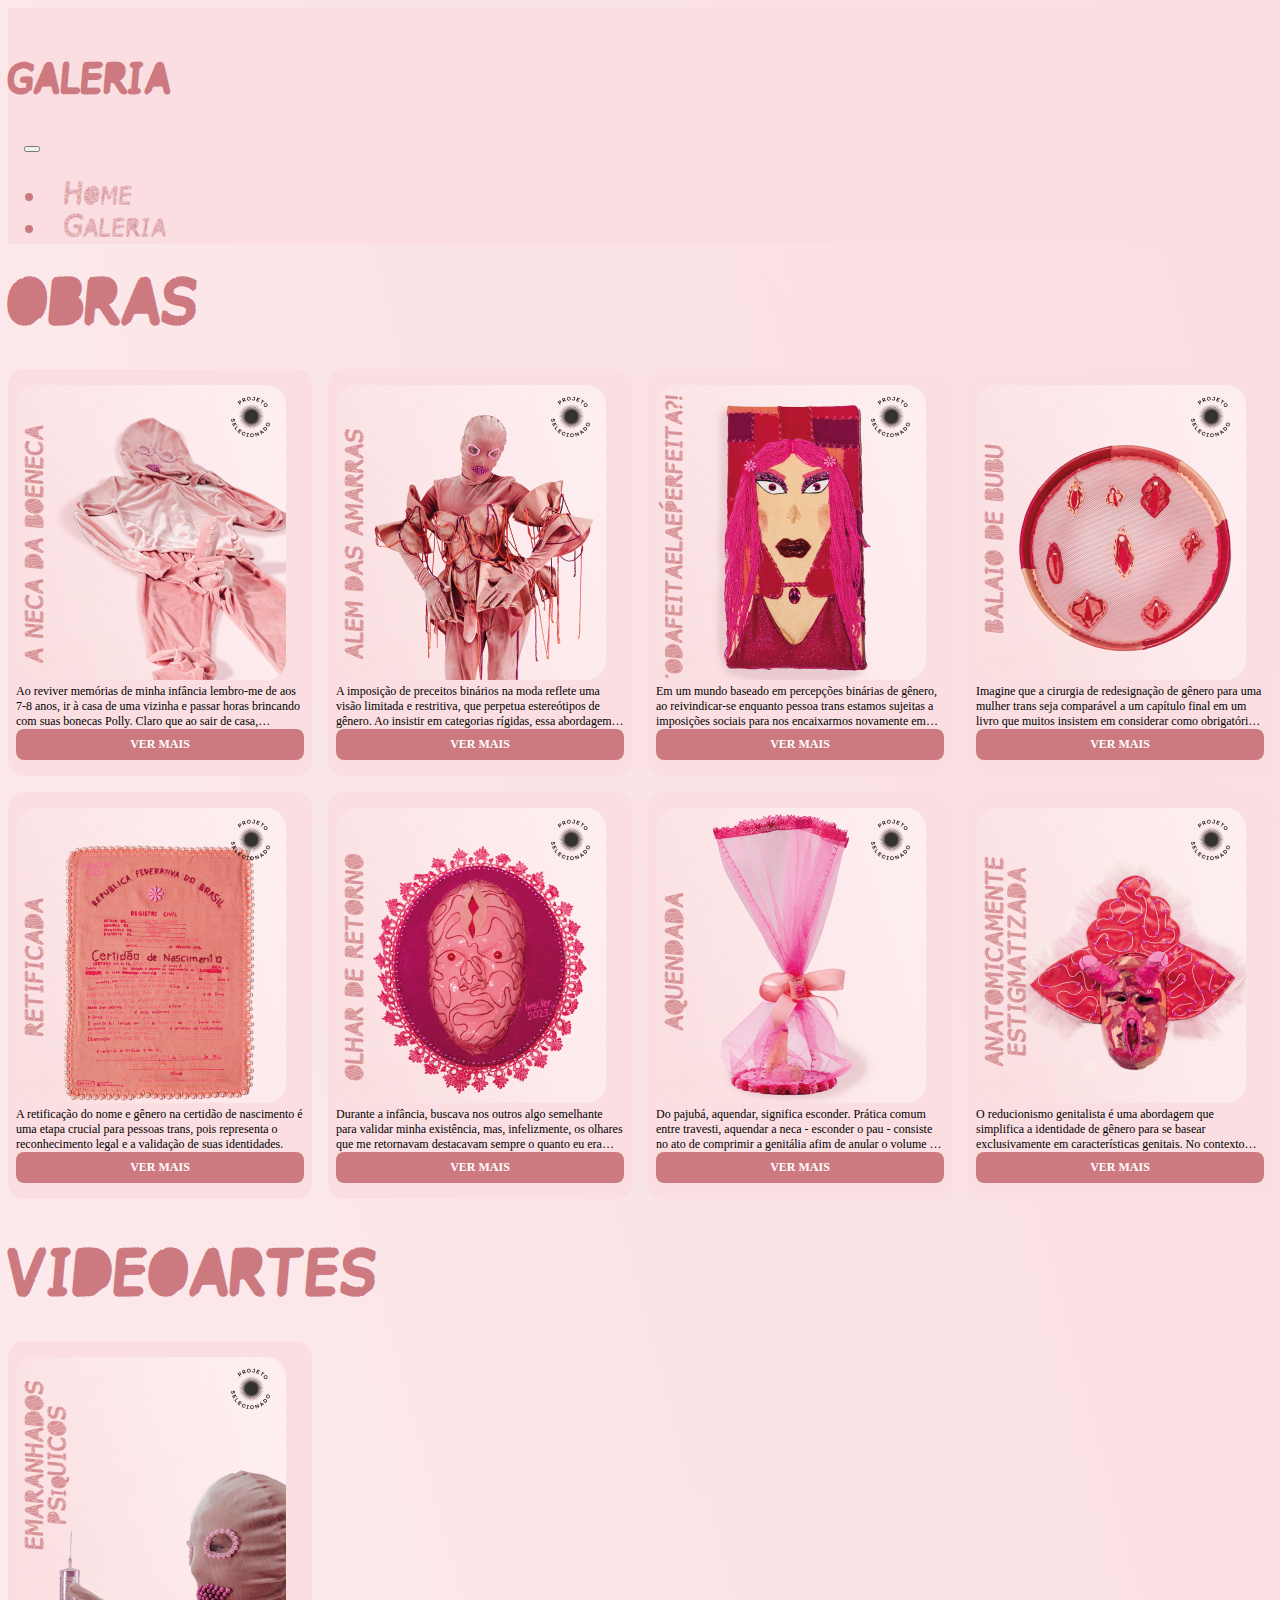
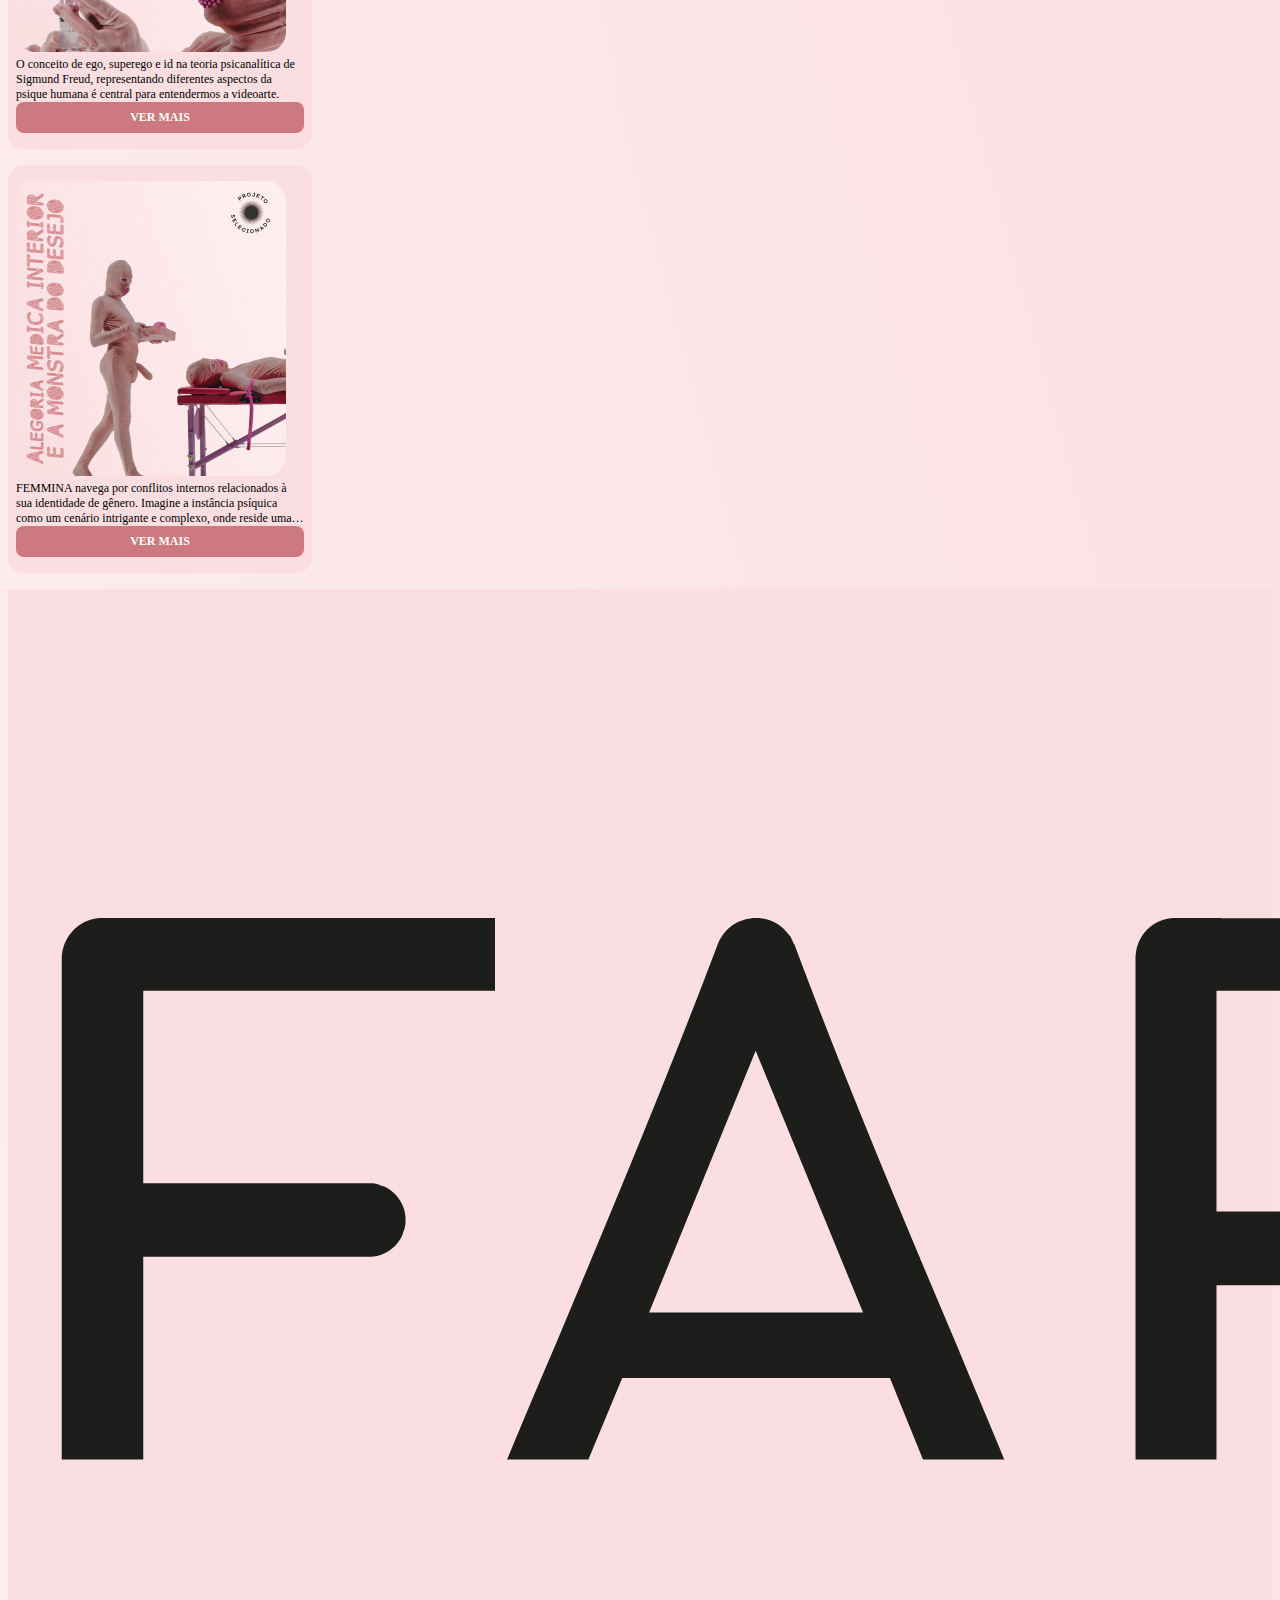
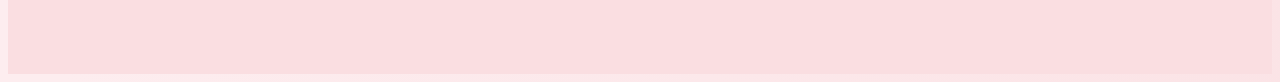
==== commit 1310d102: "Add videoart to galery page" ====
--- a/galeria/index.html
+++ b/galeria/index.html
@@ -173,11 +173,49 @@
             </a>
         </div>
         <!-- /Carousel -->
-        <!-- <h1>VIDEOARTES</h1> -->
+        <h1 class="mt-5">VIDEOARTES</h1>
         <!-- Card grid -->
+        <div class="card-columns">
+            <div class="card">
+                <a href="../videoarte"><img class="card-img-top" src="../assets/images/videoarte01.png" alt="Primeira imagem da videoarte"></a>
+                <div class="card-text">
+                    O conceito de ego, superego e id na teoria psicanalítica de Sigmund Freud, representando diferentes aspectos da psique humana é central para entendermos a videoarte.               </div>
+                <a href="../videoarte" class="see-more mt-3">VER MAIS</a>
+            </div>
+            <div class="card">
+                <a href="../obras/2"><img class="card-img-top" src="../assets/images/videoarte02.png" alt="Segunda obra da exposição"></a>
+                <div class="card-text">
+                    FEMMINA navega por conflitos internos relacionados à sua identidade de gênero. Imagine a instância psíquica como um cenário intrigante e complexo, onde reside uma médica e uma monstra. A médica representa a parte racional, controlada e ética de FEMMINA, enquanto a monstra personifica os desejos, impulsos e instintos mais primitivos. Conforme FEMMINA explora sua identidade travesti, a médica e a monstra começam a confrontar-se em sua mente. Esse embate interno se intensifica à medida que FEMMINA se envolve em atividades que a conectam mais profundamente com sua verdadeira identidade.
+                </div>
+                <a href="./obras/2" class="see-more mt-3">VER MAIS</a>
+            </div>
+        </div>
         <!-- /Card grid -->
 
         <!-- Carousel -->
+        <div id="videoarteCarousel" class="carousel slide" data-bs-ride="carousel">
+            <div class="carousel-inner">
+                <div class="carousel-item active">
+                    <div class="card">
+                        <img class="card-img-top" src="../assets/images/videoarte01.png" alt="Primeira imagem da videoarte">
+                        <div class="card-text">
+                            O conceito de ego, superego e id na teoria psicanalítica de Sigmund Freud, representando diferentes aspectos da psique humana é central para entendermos a videoarte.               </div>
+                        <a href="../videoarte" class="see-more mt-3">VER MAIS</a>
+                    </div>
+                </div>
+                <div class="carousel-item">
+                    <div class="card">
+                        <img class="card-img-top" src="../assets/images/videoarte02.png" alt="Segunda imagem da videoarte">
+                        <div class="card-text">
+                            FEMMINA navega por conflitos internos relacionados à sua identidade de gênero. Imagine a instância psíquica como um cenário intrigante e complexo, onde reside uma médica e uma monstra. A médica representa a parte racional, controlada e ética de FEMMINA, enquanto a monstra personifica os desejos, impulsos e instintos mais primitivos. Conforme FEMMINA explora sua identidade travesti, a médica e a monstra começam a confrontar-se em sua mente. Esse embate interno se intensifica à medida que FEMMINA se envolve em atividades que a conectam mais profundamente com sua verdadeira identidade.
+                        </div>
+                        <a href="../videoarte" class="see-more mt-3">VER MAIS</a>
+                    </div>
+                </div>
+            </div>
+            <a class="carousel-control-next" href="#videoarteCarousel" role="button" data-bs-slide="next">
+                <span class="carousel-control-next-icon" aria-hidden="true"></span>
+            </a>
         <!-- /Carousel -->
     </main>
     <footer class="mt-auto">
--- a/assets/css/index.css
+++ b/assets/css/index.css
@@ -4,7 +4,8 @@
     --highlight-background: #FADEE1;;
     --text-color: #6C565A;
     --highlight-text: #CC797F;
-
+    --dark-background: #67202B;
+    --bright-text: #F6CCD1;
 }
 
 @font-face {
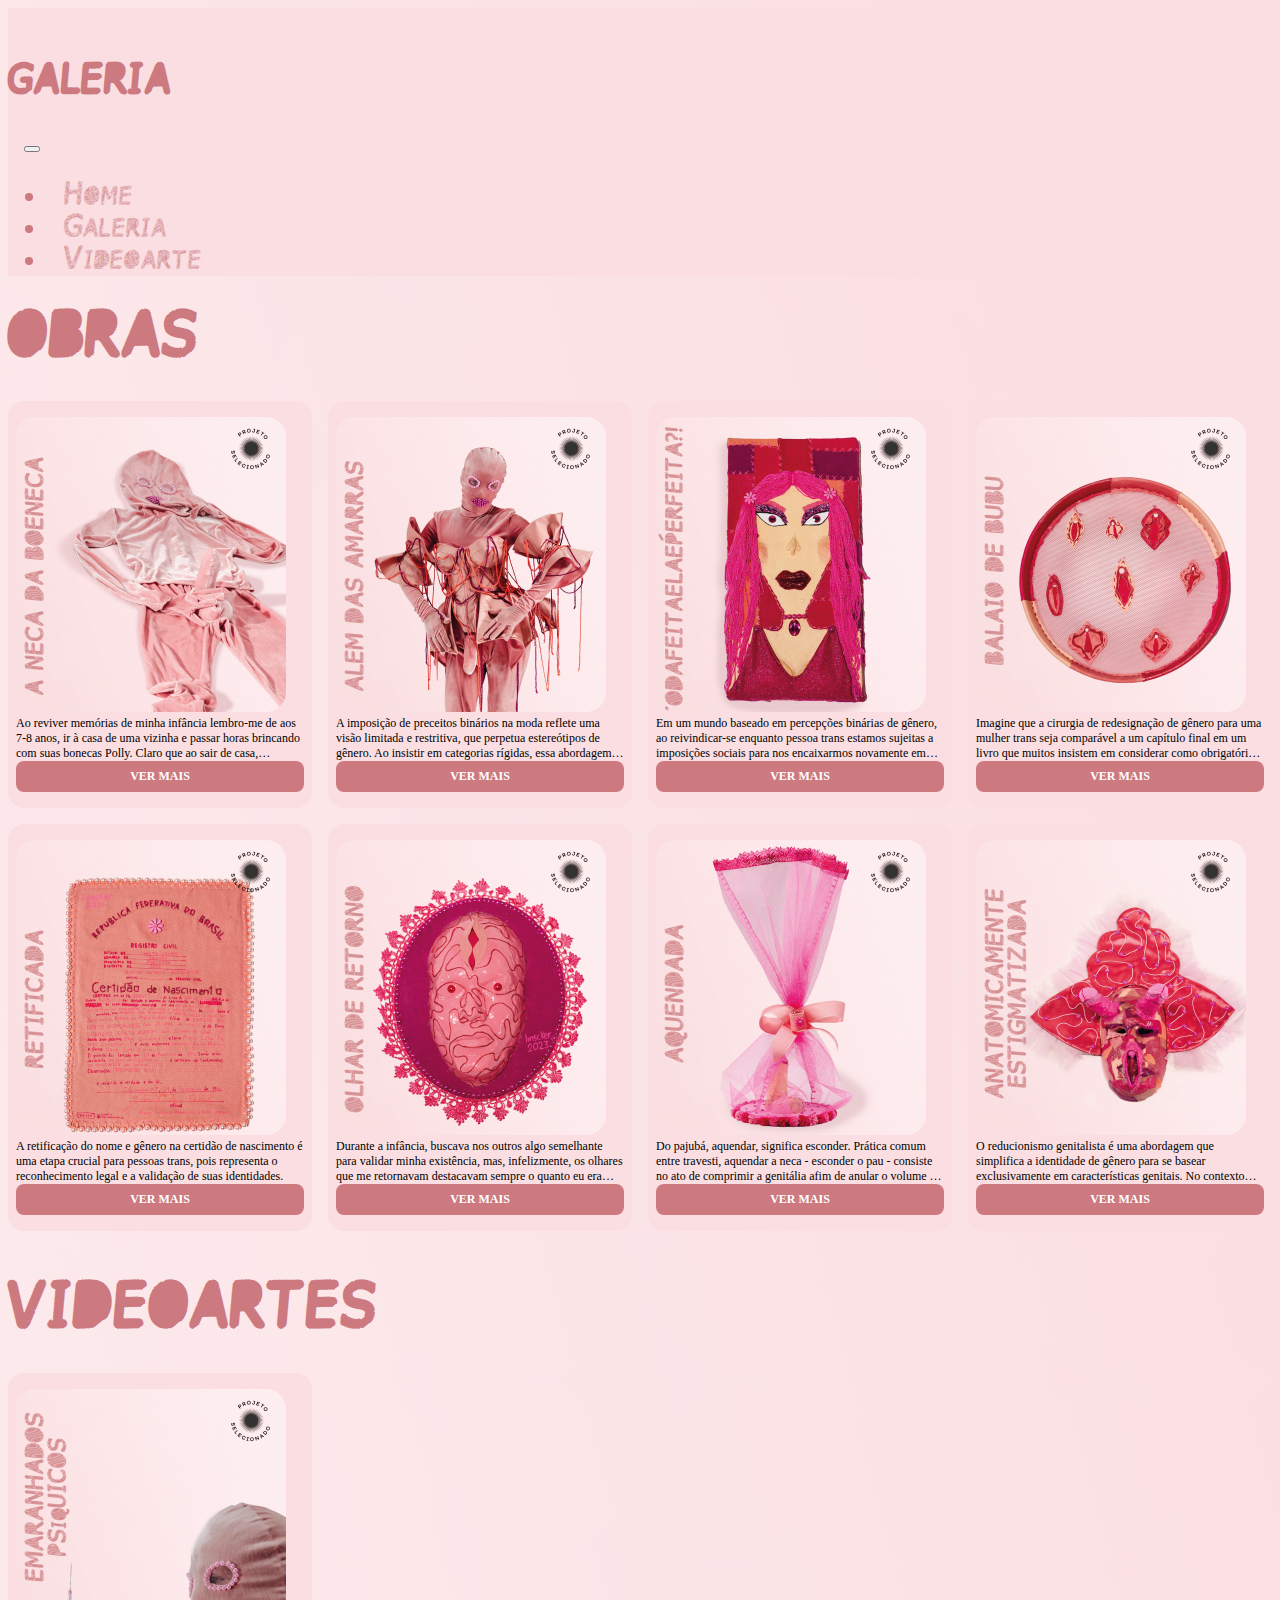
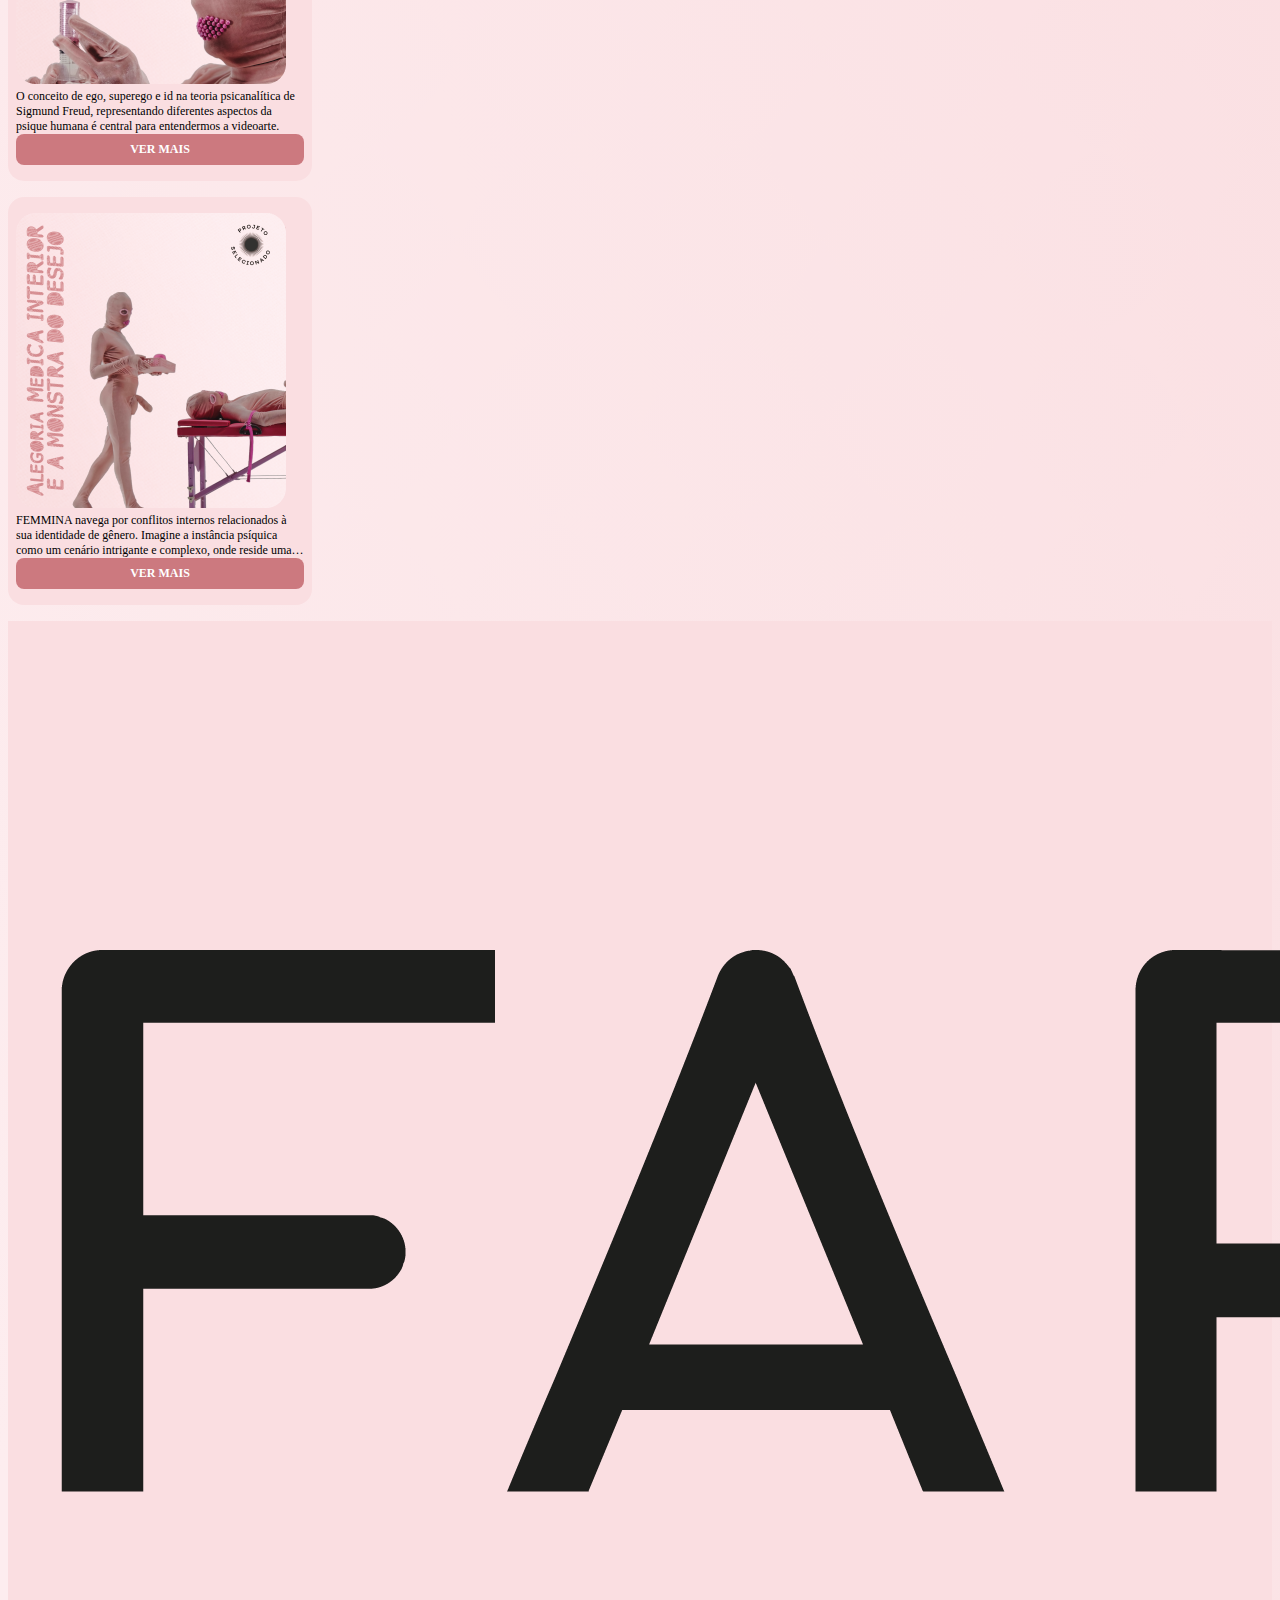
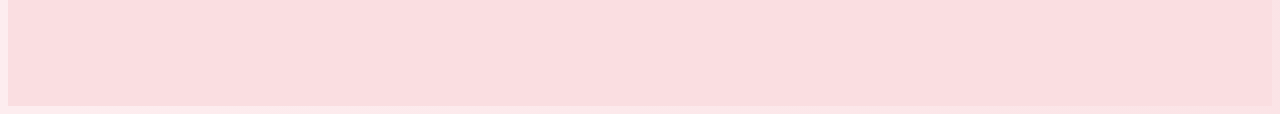
==== commit 9fd3c0b5: "Add videoart page to navbar" ====
--- a/galeria/index.html
+++ b/galeria/index.html
@@ -27,6 +27,9 @@
                 <li class="nav-item">
                     <a href="../galeria/">Galeria</a>
                 </li>
+                <li class="nav-item">
+                    <a href="../videoarte/">Videoarte</a>
+                </li>
             </ul>
         </div>
     </nav>
@@ -39,56 +42,56 @@
                 <div class="card-text">
                     Ao reviver memórias de minha infância lembro-me de aos 7-8 anos, ir à casa de uma vizinha e passar horas brincando com suas bonecas Polly. Claro que ao sair de casa, carregava comigo meus brinquedos pois como poderia eu, brincar com bonecas? Fazer isso escondido dos meus pais era libertador ao mesmo tempo que arriscado. E se eu fosse pega? E se uma das bonecas quebrasse em minhas mãos? E se aquela boneca fosse minha? E se eu fosse a boneca? E se ela fosse eu?
                 </div>
-                <a href="./obras/1" class="see-more mt-3">VER MAIS</a>
+                <a href="../obras/1" class="see-more mt-3">VER MAIS</a>
             </div>
             <div class="card">
                 <a href="../obras/2"><img class="card-img-top" src="../assets/images/obra02.png" alt="Segunda obra da exposição"></a>
                 <div class="card-text">
                     A retificação do nome e gênero na certidão de nascimento é uma etapa crucial para pessoas trans, pois representa o reconhecimento legal e a validação de suas identidades.
                 </div>
-                <a href="./obras/2" class="see-more mt-3">VER MAIS</a>
+                <a href="../obras/2" class="see-more mt-3">VER MAIS</a>
             </div>
             <div class="card">
                 <a href="../obras/3"><img class="card-img-top" src="../assets/images/obra03.png" alt="Terceira obra da exposição"></a>
                 <div class="card-text">
                     A imposição de preceitos binários na moda reflete uma visão limitada e restritiva, que perpetua estereótipos de gênero. Ao insistir em categorias rígidas, essa abordagem nega a diversidade e complexidade das identidades de gênero. A moda, quando adere a esses padrões, contribui para a marginalização de indivíduos que não se encaixam nesses moldes predefinidos, limitando a expressão pessoal e reforçando normas arcaicas.
                 </div>
-                <a href="./obras/3" class="see-more mt-3">VER MAIS</a>
+                <a href="../obras/3" class="see-more mt-3">VER MAIS</a>
             </div>
             <div class="card">
                 <a href="../obras/4"><img class="card-img-top" src="../assets/images/obra04.png" alt="Quarta obra da exposição"></a>
                 <div class="card-text">
                     Durante a infância, buscava nos outros algo semelhante para validar minha existência, mas, infelizmente, os olhares que me retornavam destacavam sempre o quanto eu era percebida como diferente. Com o tempo, esses olhares passaram a rotular essas diferenças, resultando em contínuos processos de violência psicológica. Agora, compreendendo-me como travesti, percebo os olhares que se dirigem ao meu corpo ao transitar por diferentes espaços. Alguns desses olhares continuam a me violentar mas sei que em algum lugar, alguém me observa, podendo reconhecer e validar sua própria existência através da minha jornada.
                 </div>
-                <a href="./obras/4" class="see-more mt-3">VER MAIS</a>
+                <a href="../obras/4" class="see-more mt-3">VER MAIS</a>
             </div>
             <div class="card">
                 <a href="../obras/5"><img class="card-img-top" src="../assets/images/obra05.png" alt="Quinta obra da exposição"></a>
                 <div class="card-text">
                     Em um mundo baseado em percepções binárias de gênero, ao reivindicar-se enquanto pessoa trans estamos sujeitas a imposições sociais para nos encaixarmos novamente em um padrão idealizado de gênero. A pressão estética que recai sobre corpos trans, faz com que vivamos constantes crises de disforia por nos vermos distantes destes ideais. O sentimento de insatisfação e rejeição do próprio corpo faz com que muitas pessoas recorram a procedimentos indevidos, na busca por se adequar a estes padrões.
                 </div>
-                <a href="./obras/5" class="see-more mt-3">VER MAIS</a>
+                <a href="../obras/5" class="see-more mt-3">VER MAIS</a>
             </div>
             <div class="card">
                 <a href="../obras/6"><img class="card-img-top" src="../assets/images/obra06.png" alt="Sexta obra da exposição"></a>
                 <div class="card-text">
                     Do pajubá, aquendar, significa esconder. Prática comum entre travesti, aquendar a neca - esconder o pau - consiste no ato de comprimir a genitália afim de anular o volume e causar a impressão visual de ser uma buceta.
                 </div>
-                <a href="./obras/6" class="see-more mt-3">VER MAIS</a>
+                <a href="../obras/6" class="see-more mt-3">VER MAIS</a>
             </div>
             <div class="card">
                 <a href="../obras/7"><img class="card-img-top" src="../assets/images/obra07.png" alt="Sétima obra da exposição"></a>
                 <div class="card-text">
                     Imagine que a cirurgia de redesignação de gênero para uma mulher trans seja comparável a um capítulo final em um livro que muitos insistem em considerar como obrigatório para validar toda a narrativa. É como se a sociedade visse essa cirurgia como a última página que deve ser alcançada para validar a jornada de uma mulher trans, ignorando ou minimizando toda a história anterior, repleta de vivências, desafios e sentimentos que compõem sua identidade. No entanto, focar apenas na cirurgia de redesignação como o ápice da transição de gênero é semelhante a julgar um livro apenas por sua conclusão, sem apreciar ou entender a complexidade e a riqueza de cada capítulo anterior. A real necessidade da cirurgia de redesignação de gênero para uma mulher trans deve ser vista como uma escolha pessoal, não como um marco final que define sua identidade, respeitando-se o direito de cada indivíduo de expressar e viver sua identidade de gênero da maneira que se sente mais autêntico e confortável.
                 </div>
-                <a href="./obras/7" class="see-more mt-3">VER MAIS</a>
+                <a href="../obras/7" class="see-more mt-3">VER MAIS</a>
             </div>
             <div class="card">
                 <a href="../obras/8"><img class="card-img-top" src="../assets/images/obra08.png" alt="Oitava obra da exposição"></a>
                 <div class="card-text">
                     O reducionismo genitalista é uma abordagem que simplifica a identidade de gênero para se basear exclusivamente em características genitais. No contexto dos corpos trans,essa perspectiva limitada desconsidera a complexidade das experiências transgênero, focando apenas na anatomia física. É crucial reconhecer que a identidade de gênero vai além dos órgãos genitais, abrangendo aspectos psicológicos, sociais e culturais. Ao adotar uma visão mais abrangente, podemos promover uma compreensão mais inclusiva e respeitosa das diversas identidades de gênero existentes.
                 </div>
-                <a href="./obras/8" class="see-more mt-3">VER MAIS</a>
+                <a href="../obras/8" class="see-more mt-3">VER MAIS</a>
             </div>
         </div>
         <!-- /Card grid -->
@@ -101,7 +104,7 @@
                         <div class="card-text">
                             Ao reviver memórias de minha infância lembro-me de aos 7-8 anos, ir à casa de uma vizinha e passar horas brincando com suas bonecas Polly. Claro que ao sair de casa, carregava comigo meus brinquedos pois como poderia eu, brincar com bonecas? Fazer isso escondido dos meus pais era libertador ao mesmo tempo que arriscado. E se eu fosse pega? E se uma das bonecas quebrasse em minhas mãos? E se aquela boneca fosse minha? E se eu fosse a boneca? E se ela fosse eu?
                         </div>
-                        <a href="./obras/1" class="see-more mt-3">VER MAIS</a>
+                        <a href="../obras/1" class="see-more mt-3">VER MAIS</a>
                     </div>
                 </div>
                 <div class="carousel-item">
@@ -110,7 +113,7 @@
                         <div class="card-text">
                             A retificação do nome e gênero na certidão de nascimento é uma etapa crucial para pessoas trans, pois representa o reconhecimento legal e a validação de suas identidades.
                         </div>
-                        <a href="./obras/2" class="see-more mt-3">VER MAIS</a>
+                        <a href="../obras/2" class="see-more mt-3">VER MAIS</a>
                     </div>
                 </div>
                 <div class="carousel-item">
@@ -119,7 +122,7 @@
                         <div class="card-text">
                             A imposição de preceitos binários na moda reflete uma visão limitada e restritiva, que perpetua estereótipos de gênero. Ao insistir em categorias rígidas, essa abordagem nega a diversidade e complexidade das identidades de gênero. A moda, quando adere a esses padrões, contribui para a marginalização de indivíduos que não se encaixam nesses moldes predefinidos, limitando a expressão pessoal e reforçando normas arcaicas.
                         </div>
-                        <a href="./obras/3" class="see-more mt-3">VER MAIS</a>
+                        <a href="../obras/3" class="see-more mt-3">VER MAIS</a>
                     </div>
                 </div>
                 <div class="carousel-item">
@@ -128,7 +131,7 @@
                         <div class="card-text">
                             Durante a infância, buscava nos outros algo semelhante para validar minha existência, mas, infelizmente, os olhares que me retornavam destacavam sempre o quanto eu era percebida como diferente. Com o tempo, esses olhares passaram a rotular essas diferenças, resultando em contínuos processos de violência psicológica. Agora, compreendendo-me como travesti, percebo os olhares que se dirigem ao meu corpo ao transitar por diferentes espaços. Alguns desses olhares continuam a me violentar mas sei que em algum lugar, alguém me observa, podendo reconhecer e validar sua própria existência através da minha jornada.
                         </div>
-                        <a href="./obras/4" class="see-more mt-3">VER MAIS</a>
+                        <a href="../obras/4" class="see-more mt-3">VER MAIS</a>
                     </div>
                 </div>
                 <div class="carousel-item">
@@ -137,7 +140,7 @@
                         <div class="card-text">
                             Em um mundo baseado em percepções binárias de gênero, ao reivindicar-se enquanto pessoa trans estamos sujeitas a imposições sociais para nos encaixarmos novamente em um padrão idealizado de gênero. A pressão estética que recai sobre corpos trans, faz com que vivamos constantes crises de disforia por nos vermos distantes destes ideais. O sentimento de insatisfação e rejeição do próprio corpo faz com que muitas pessoas recorram a procedimentos indevidos, na busca por se adequar a estes padrões.
                         </div>
-                        <a href="./obras/5" class="see-more mt-3">VER MAIS</a>
+                        <a href="../obras/5" class="see-more mt-3">VER MAIS</a>
                     </div>
                 </div>
                 <div class="carousel-item">
@@ -146,7 +149,7 @@
                         <div class="card-text">
                             Do pajubá, aquendar, significa esconder. Prática comum entre travesti, aquendar a neca - esconder o pau - consiste no ato de comprimir a genitália afim de anular o volume e causar a impressão visual de ser uma buceta.
                         </div>
-                        <a href="./obras/6" class="see-more mt-3">VER MAIS</a>
+                        <a href="../obras/6" class="see-more mt-3">VER MAIS</a>
                     </div>
                 </div>
                 <div class="carousel-item">
@@ -155,7 +158,7 @@
                         <div class="card-text">
                             Imagine que a cirurgia de redesignação de gênero para uma mulher trans seja comparável a um capítulo final em um livro que muitos insistem em considerar como obrigatório para validar toda a narrativa. É como se a sociedade visse essa cirurgia como a última página que deve ser alcançada para validar a jornada de uma mulher trans, ignorando ou minimizando toda a história anterior, repleta de vivências, desafios e sentimentos que compõem sua identidade. No entanto, focar apenas na cirurgia de redesignação como o ápice da transição de gênero é semelhante a julgar um livro apenas por sua conclusão, sem apreciar ou entender a complexidade e a riqueza de cada capítulo anterior. A real necessidade da cirurgia de redesignação de gênero para uma mulher trans deve ser vista como uma escolha pessoal, não como um marco final que define sua identidade, respeitando-se o direito de cada indivíduo de expressar e viver sua identidade de gênero da maneira que se sente mais autêntico e confortável.
                         </div>
-                        <a href="./obras/7" class="see-more mt-3">VER MAIS</a>
+                        <a href="../obras/7" class="see-more mt-3">VER MAIS</a>
                     </div>
                 </div>
                 <div class="carousel-item">
@@ -164,7 +167,7 @@
                         <div class="card-text">
                             O reducionismo genitalista é uma abordagem que simplifica a identidade de gênero para se basear exclusivamente em características genitais. No contexto dos corpos trans,essa perspectiva limitada desconsidera a complexidade das experiências transgênero, focando apenas na anatomia física. É crucial reconhecer que a identidade de gênero vai além dos órgãos genitais, abrangendo aspectos psicológicos, sociais e culturais. Ao adotar uma visão mais abrangente, podemos promover uma compreensão mais inclusiva e respeitosa das diversas identidades de gênero existentes.
                         </div>
-                        <a href="./obras/8" class="see-more mt-3">VER MAIS</a>
+                        <a href="../obras/8" class="see-more mt-3">VER MAIS</a>
                     </div>
                 </div>
             </div>
@@ -187,7 +190,7 @@
                 <div class="card-text">
                     FEMMINA navega por conflitos internos relacionados à sua identidade de gênero. Imagine a instância psíquica como um cenário intrigante e complexo, onde reside uma médica e uma monstra. A médica representa a parte racional, controlada e ética de FEMMINA, enquanto a monstra personifica os desejos, impulsos e instintos mais primitivos. Conforme FEMMINA explora sua identidade travesti, a médica e a monstra começam a confrontar-se em sua mente. Esse embate interno se intensifica à medida que FEMMINA se envolve em atividades que a conectam mais profundamente com sua verdadeira identidade.
                 </div>
-                <a href="./obras/2" class="see-more mt-3">VER MAIS</a>
+                <a href="../obras/2" class="see-more mt-3">VER MAIS</a>
             </div>
         </div>
         <!-- /Card grid -->
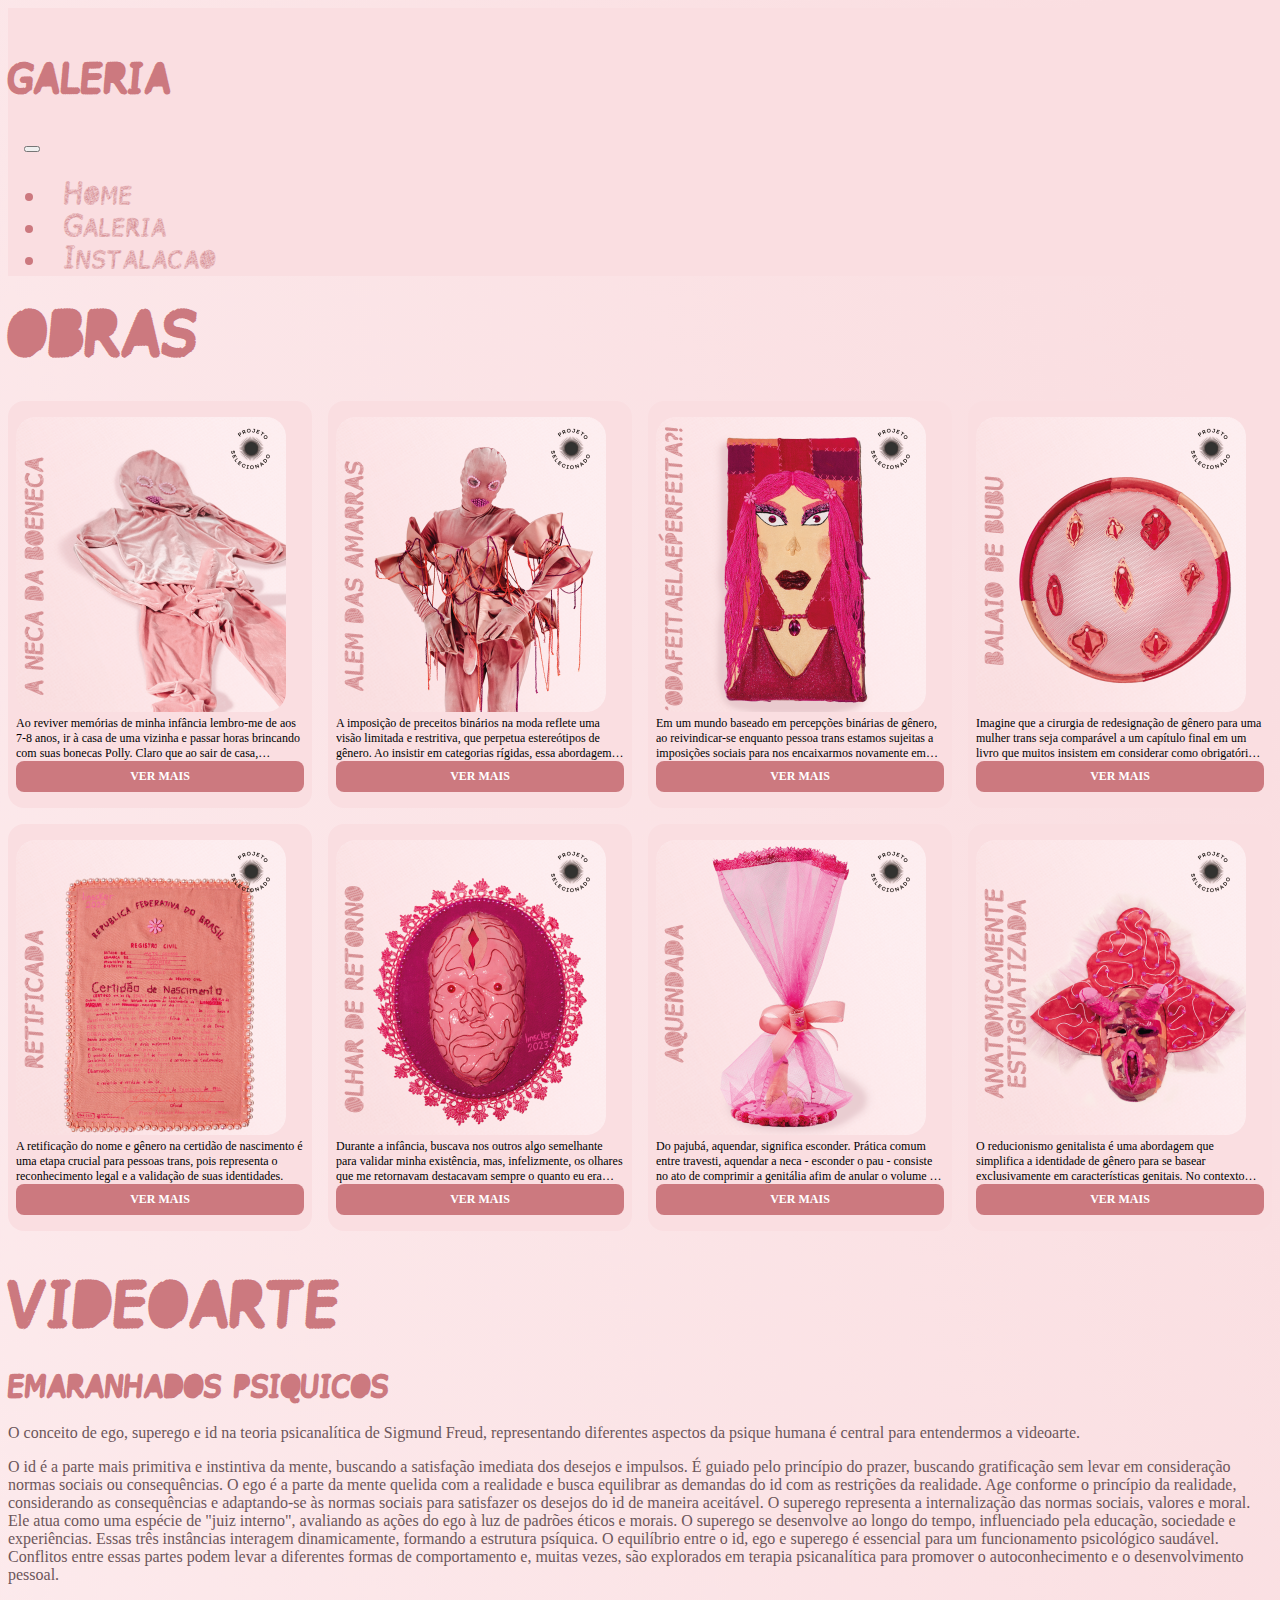
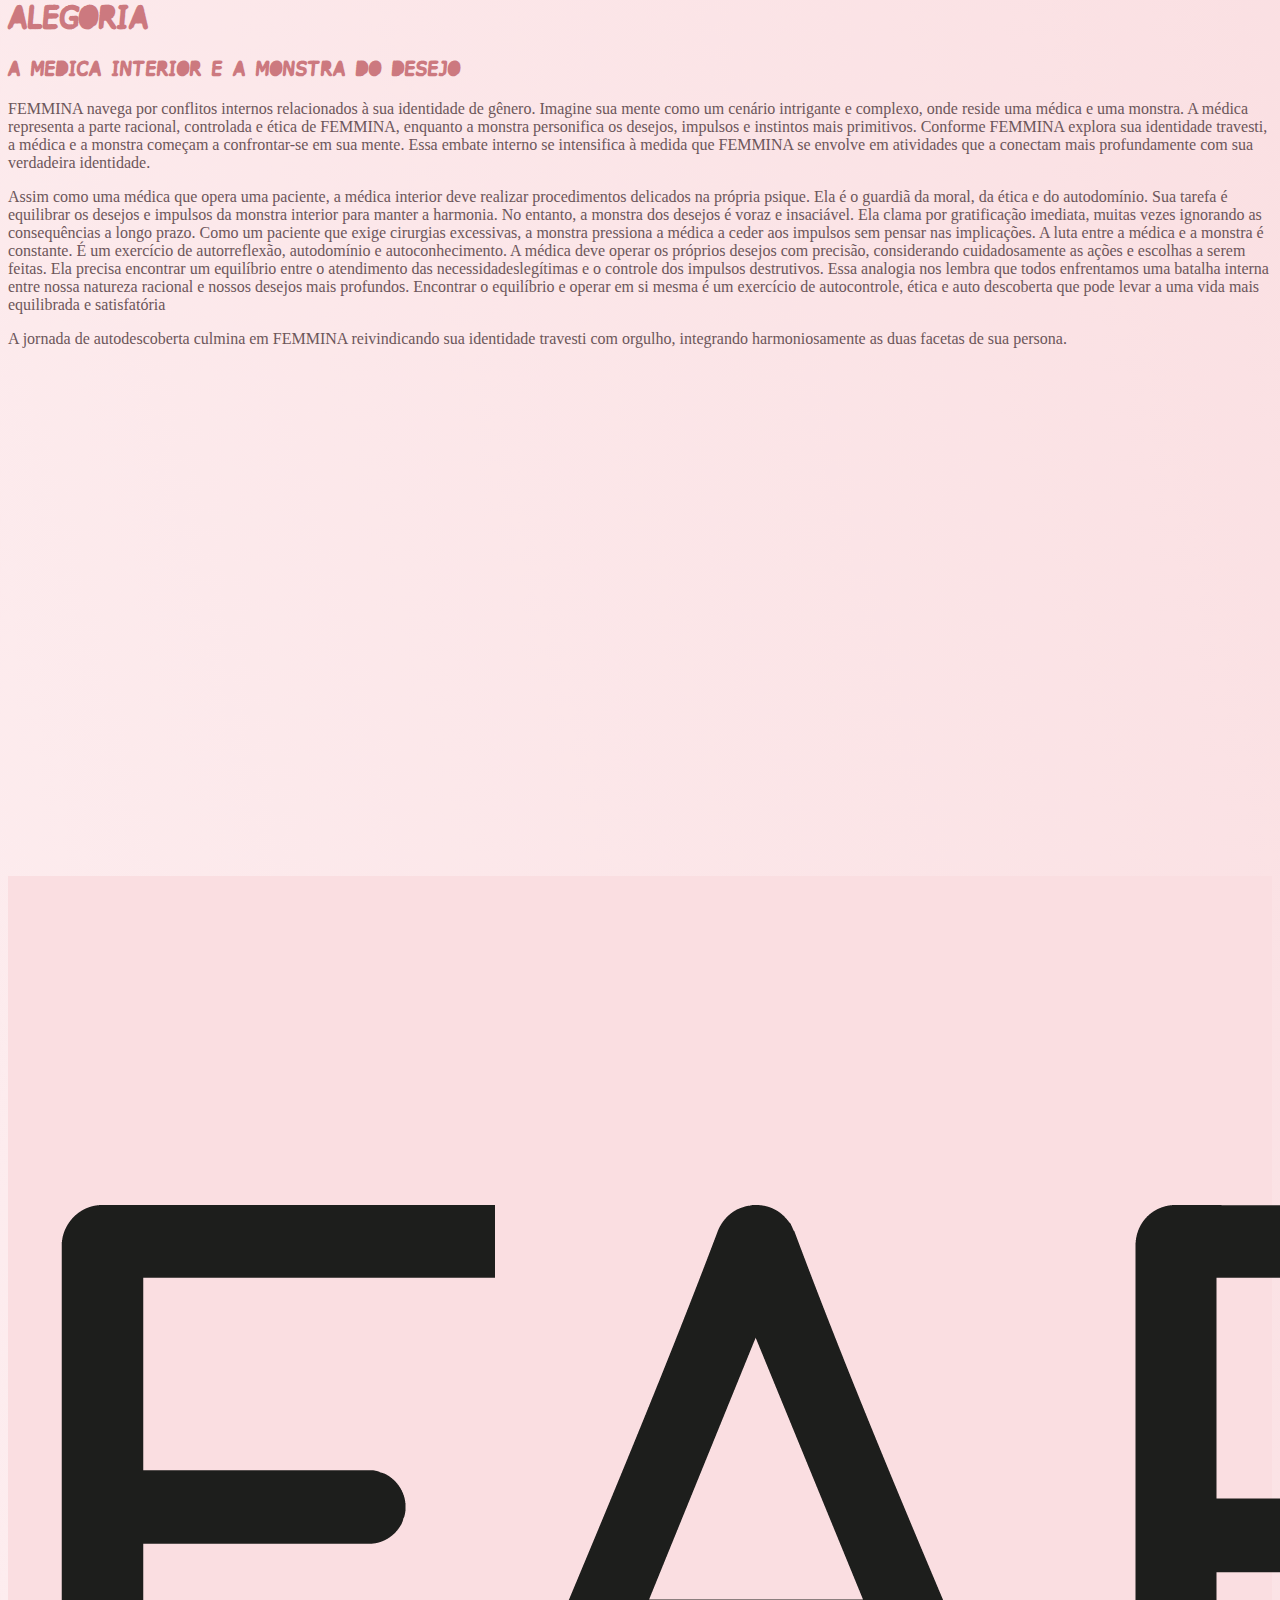
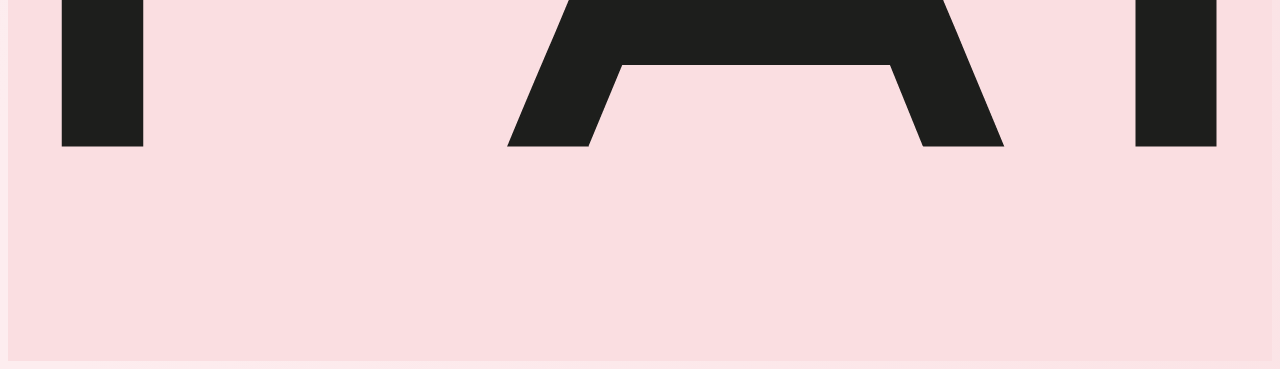
==== commit caac2143: "Move videoart to galery page" ====
--- a/galeria/index.html
+++ b/galeria/index.html
@@ -10,6 +10,7 @@
     <link rel="shortcut icon" href="../assets/images/favicon.ico" type="image/x-icon">
 
     <link rel="stylesheet" href="../assets/css/galeria.css">
+    <link rel="stylesheet" href="../assets/css/videoarte.css">
 </head>
 <body>
     <nav class="navbar navbar-dark navbar-expand-md p-3">
@@ -28,7 +29,7 @@
                     <a href="../galeria/">Galeria</a>
                 </li>
                 <li class="nav-item">
-                    <a href="../videoarte/">Videoarte</a>
+                    <a href="../instalacao/">Instalacao</a>
                 </li>
             </ul>
         </div>
@@ -176,50 +177,29 @@
             </a>
         </div>
         <!-- /Carousel -->
-        <h1 class="mt-5">VIDEOARTES</h1>
-        <!-- Card grid -->
-        <div class="card-columns">
-            <div class="card">
-                <a href="../videoarte"><img class="card-img-top" src="../assets/images/videoarte01.png" alt="Primeira imagem da videoarte"></a>
-                <div class="card-text">
-                    O conceito de ego, superego e id na teoria psicanalítica de Sigmund Freud, representando diferentes aspectos da psique humana é central para entendermos a videoarte.               </div>
-                <a href="../videoarte" class="see-more mt-3">VER MAIS</a>
-            </div>
-            <div class="card">
-                <a href="../obras/2"><img class="card-img-top" src="../assets/images/videoarte02.png" alt="Segunda obra da exposição"></a>
-                <div class="card-text">
-                    FEMMINA navega por conflitos internos relacionados à sua identidade de gênero. Imagine a instância psíquica como um cenário intrigante e complexo, onde reside uma médica e uma monstra. A médica representa a parte racional, controlada e ética de FEMMINA, enquanto a monstra personifica os desejos, impulsos e instintos mais primitivos. Conforme FEMMINA explora sua identidade travesti, a médica e a monstra começam a confrontar-se em sua mente. Esse embate interno se intensifica à medida que FEMMINA se envolve em atividades que a conectam mais profundamente com sua verdadeira identidade.
-                </div>
-                <a href="../obras/2" class="see-more mt-3">VER MAIS</a>
-            </div>
-        </div>
-        <!-- /Card grid -->
-
-        <!-- Carousel -->
-        <div id="videoarteCarousel" class="carousel slide" data-bs-ride="carousel">
-            <div class="carousel-inner">
-                <div class="carousel-item active">
-                    <div class="card">
-                        <img class="card-img-top" src="../assets/images/videoarte01.png" alt="Primeira imagem da videoarte">
-                        <div class="card-text">
-                            O conceito de ego, superego e id na teoria psicanalítica de Sigmund Freud, representando diferentes aspectos da psique humana é central para entendermos a videoarte.               </div>
-                        <a href="../videoarte" class="see-more mt-3">VER MAIS</a>
-                    </div>
-                </div>
-                <div class="carousel-item">
-                    <div class="card">
-                        <img class="card-img-top" src="../assets/images/videoarte02.png" alt="Segunda imagem da videoarte">
-                        <div class="card-text">
-                            FEMMINA navega por conflitos internos relacionados à sua identidade de gênero. Imagine a instância psíquica como um cenário intrigante e complexo, onde reside uma médica e uma monstra. A médica representa a parte racional, controlada e ética de FEMMINA, enquanto a monstra personifica os desejos, impulsos e instintos mais primitivos. Conforme FEMMINA explora sua identidade travesti, a médica e a monstra começam a confrontar-se em sua mente. Esse embate interno se intensifica à medida que FEMMINA se envolve em atividades que a conectam mais profundamente com sua verdadeira identidade.
-                        </div>
-                        <a href="../videoarte" class="see-more mt-3">VER MAIS</a>
-                    </div>
-                </div>
-            </div>
-            <a class="carousel-control-next" href="#videoarteCarousel" role="button" data-bs-slide="next">
-                <span class="carousel-control-next-icon" aria-hidden="true"></span>
-            </a>
-        <!-- /Carousel -->
+        <!-- Videoarte -->
+        <section class="container">
+            <h1 class="my-5">VIDEOARTE</h1>
+            <div class="row">
+                <div class="col-lg-6">
+                    <h2>EMARANHADOS PSIQUICOS</h2>
+                    <p>O conceito de ego, superego e id na teoria psicanalítica de Sigmund Freud, representando diferentes aspectos da psique humana é central para entendermos a videoarte.</p>
+                    <p>O id é a parte mais primitiva e instintiva da mente, buscando a satisfação imediata dos desejos e impulsos. É guiado pelo princípio do prazer, buscando gratificação sem levar em consideração normas sociais ou consequências. O ego é a parte da mente quelida com a realidade e busca equilibrar as demandas do id com as restrições da realidade. Age conforme o princípio da realidade, considerando as consequências e adaptando-se às normas sociais para satisfazer os desejos do id de maneira aceitável. O superego representa a internalização das normas sociais, valores e moral. Ele atua como uma espécie de "juiz interno", avaliando as ações do ego à luz de padrões éticos e morais. O superego se desenvolve ao longo do tempo, influenciado pela educação, sociedade e experiências. Essas três instâncias interagem dinamicamente, formando a estrutura psíquica. O equilíbrio entre o id, ego e superego é essencial para um funcionamento psicológico saudável. Conflitos entre essas partes podem levar a diferentes formas de comportamento e, muitas vezes, são explorados em terapia psicanalítica para promover o autoconhecimento e o desenvolvimento pessoal.</p>
+                </div>
+                <div class="col-lg-6">
+                    <h2>ALEGORIA</h2>
+                    <h3>a medica interior e a monstra do desejo</h3>
+                    <p>FEMMINA navega por conflitos internos relacionados à sua identidade de gênero. Imagine sua mente como um cenário intrigante e complexo, onde reside uma médica e uma monstra. A médica representa a parte racional, controlada e ética de FEMMINA, enquanto a monstra personifica os desejos, impulsos e instintos mais primitivos. Conforme FEMMINA explora sua identidade travesti, a médica e a monstra começam a confrontar-se em sua mente. Essa embate interno se intensifica à medida que FEMMINA se envolve em atividades que a conectam mais profundamente com sua verdadeira identidade.</p>
+                    <p>Assim como uma médica que opera uma paciente, a médica interior deve realizar procedimentos delicados na própria psique. Ela é o guardiã da moral, da ética e do autodomínio. Sua tarefa é equilibrar os desejos e impulsos da monstra interior para manter a harmonia. No entanto, a monstra dos desejos é voraz e insaciável. Ela clama por gratificação imediata, muitas vezes ignorando as consequências a longo prazo. Como um paciente que exige cirurgias excessivas, a monstra pressiona a médica a ceder aos impulsos sem pensar nas implicações. A luta entre a médica e a monstra é constante. É um exercício de autorreflexão, autodomínio e autoconhecimento. A médica deve operar os próprios desejos com precisão, considerando cuidadosamente as ações e escolhas a serem feitas. Ela precisa encontrar um equilíbrio entre o atendimento das necessidadeslegítimas e o controle dos impulsos destrutivos. Essa analogia nos lembra que todos enfrentamos uma batalha interna entre nossa natureza racional e nossos desejos mais profundos. Encontrar o equilíbrio e operar em si mesma é um exercício de autocontrole, ética e auto descoberta que pode levar a uma vida mais equilibrada e satisfatória</p>
+                    <p>A jornada de autodescoberta culmina em FEMMINA reivindicando sua
+                        identidade travesti com orgulho, integrando harmoniosamente as duas facetas de sua
+                        persona.</p>
+                </div>
+            </div>
+            <div class='embed-container container'>
+                <iframe src='' frameborder='0' webkitAllowFullScreen mozallowfullscreen allowFullScreen></iframe>
+            </div>
+        </section>
     </main>
     <footer class="mt-auto">
         <!--Patrocínios -->
--- a/assets/css/videoarte.css
+++ b/assets/css/videoarte.css
@@ -0,0 +1,22 @@
+.embed-container { 
+    position: relative; 
+    padding-bottom: 40vw; 
+    height: 0;
+    height: auto; 
+} 
+.embed-container iframe, .embed-container object, .embed-container embed { 
+   position: absolute; 
+   top: 0; 
+   left: 0; 
+   width: 100%; 
+   height: 100%; 
+}
+
+h2, h3 {
+    font-family: linka;
+    color: var(--highlight-text);
+}
+
+p {
+    color: var(--text-color)
+}
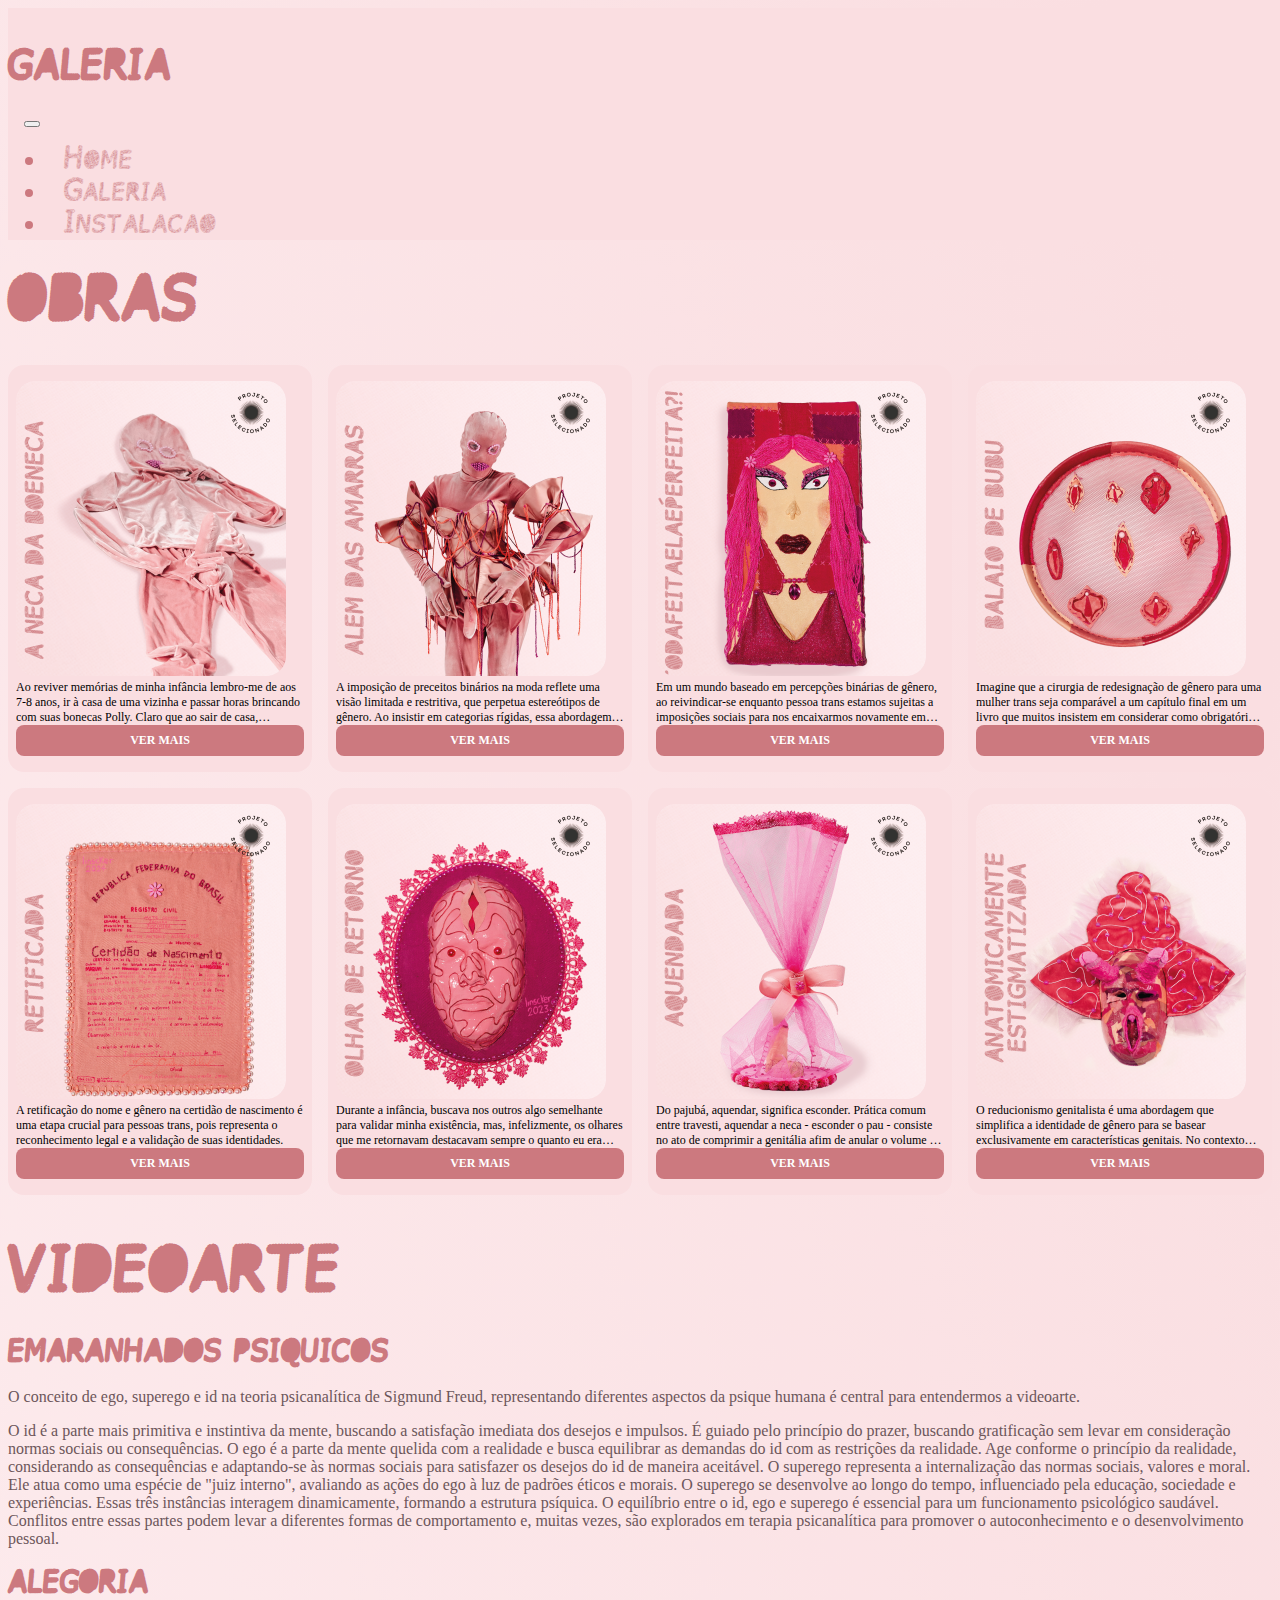
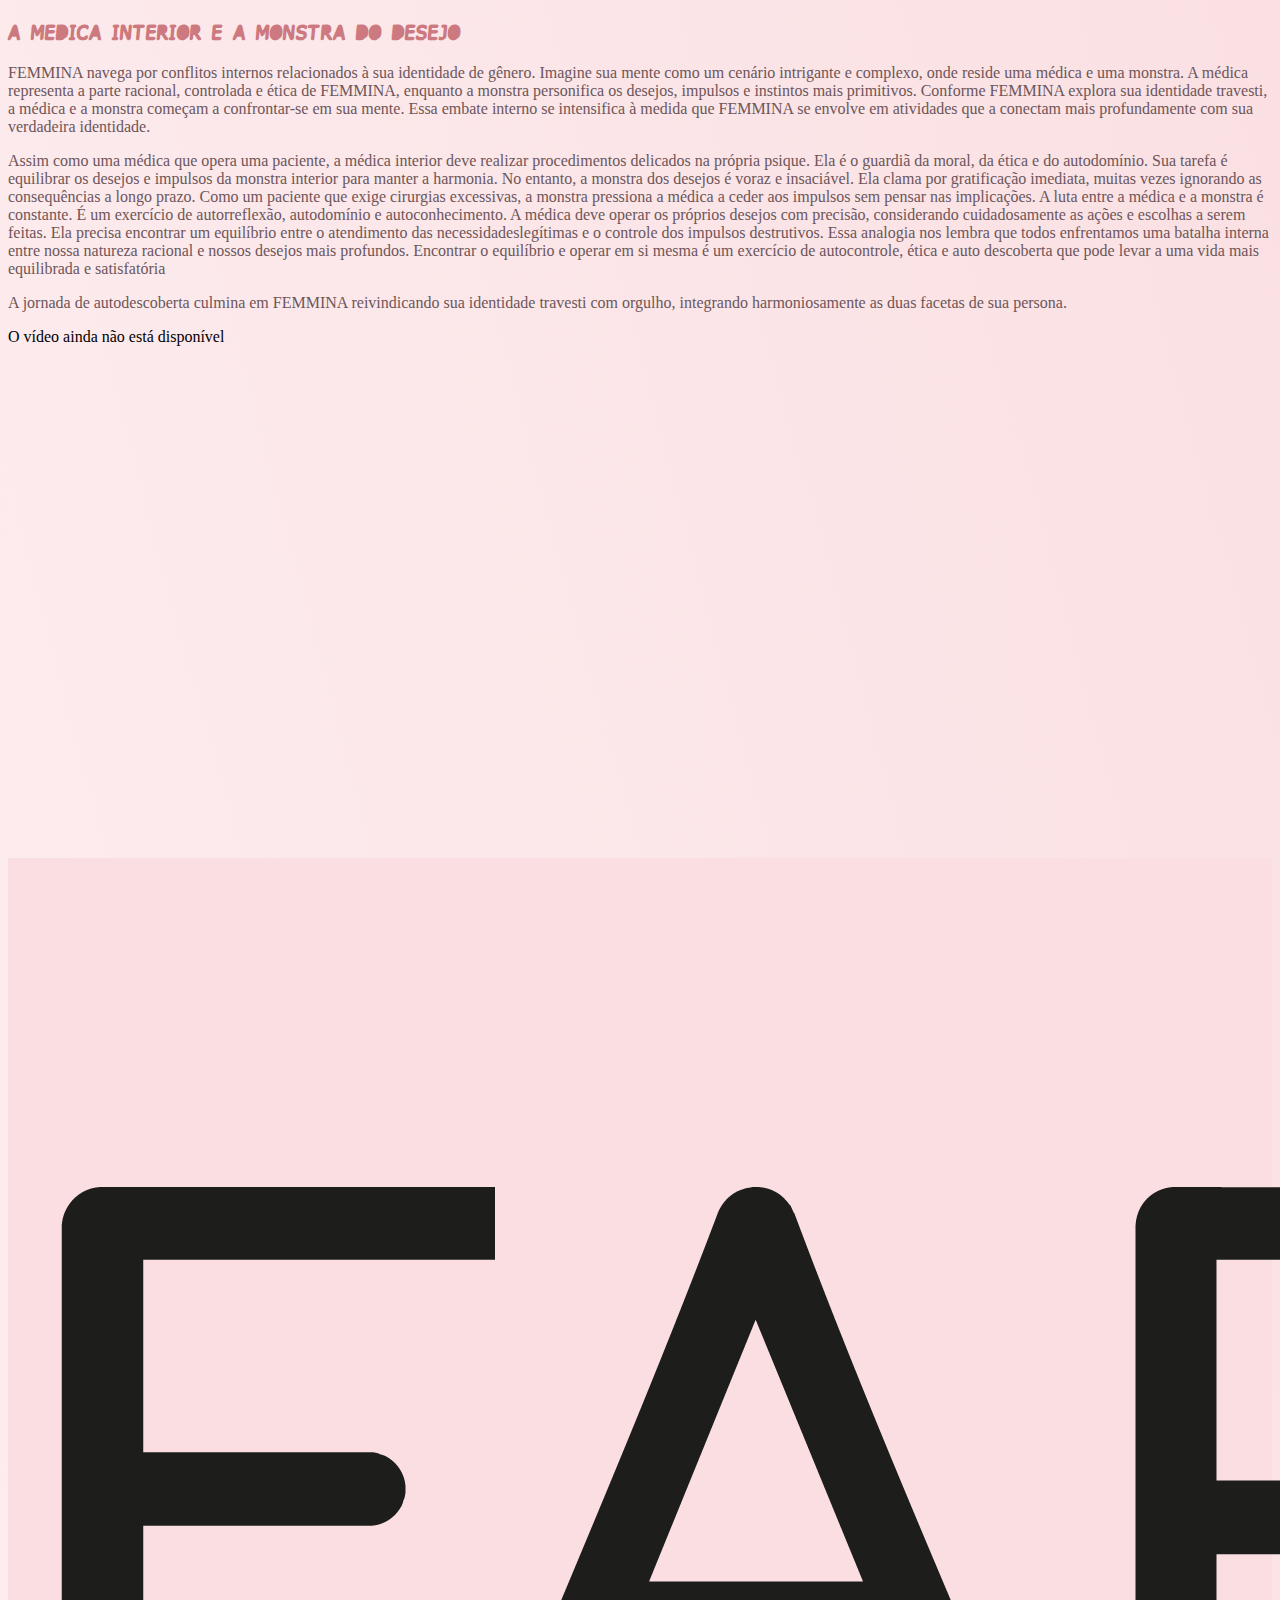
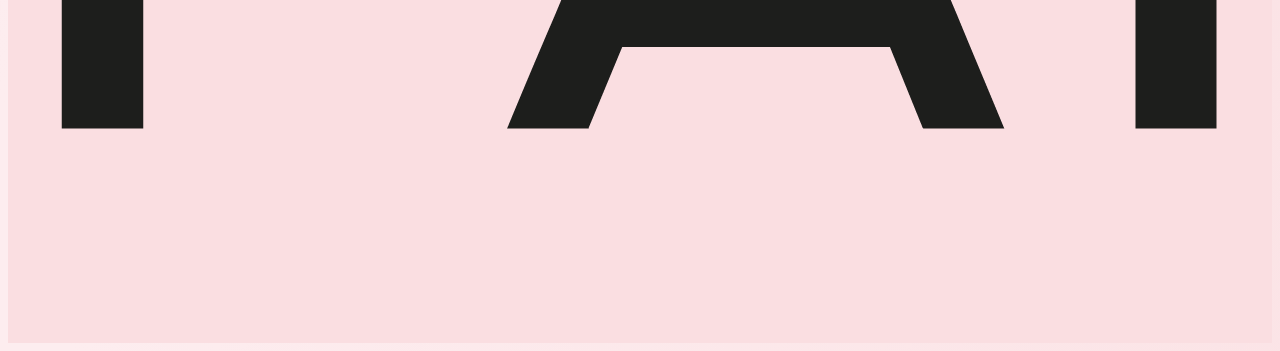
==== commit 59e5bb8a: "Fix responsivity for home page and galery" ====
--- a/galeria/index.html
+++ b/galeria/index.html
@@ -197,7 +197,8 @@
                 </div>
             </div>
             <div class='embed-container container'>
-                <iframe src='' frameborder='0' webkitAllowFullScreen mozallowfullscreen allowFullScreen></iframe>
+                O vídeo ainda não está disponível
+                <iframe src='' alt="Videoarte" frameborder='0' webkitAllowFullScreen mozallowfullscreen allowFullScreen></iframe>
             </div>
         </section>
     </main>
--- a/assets/css/index.css
+++ b/assets/css/index.css
@@ -22,7 +22,7 @@
     background-color: var(--highlight-background);
 }
 
-nav * {
+ul * {
     font-family: linka;
     color: var(--highlight-text);
     font-size: 1.5rem;
@@ -30,7 +30,6 @@
 
 nav h1 {
     color: var(--highlight-text) !important;
-    text-align: justify;
 }
 
 nav a {
@@ -42,10 +41,6 @@
     color: var(--text-color);
 }
 
-nav span {
-    color: var(--text-color);
-}
-
 /* Footer */
 footer {
     padding: 1.5rem 0 3rem 0;
